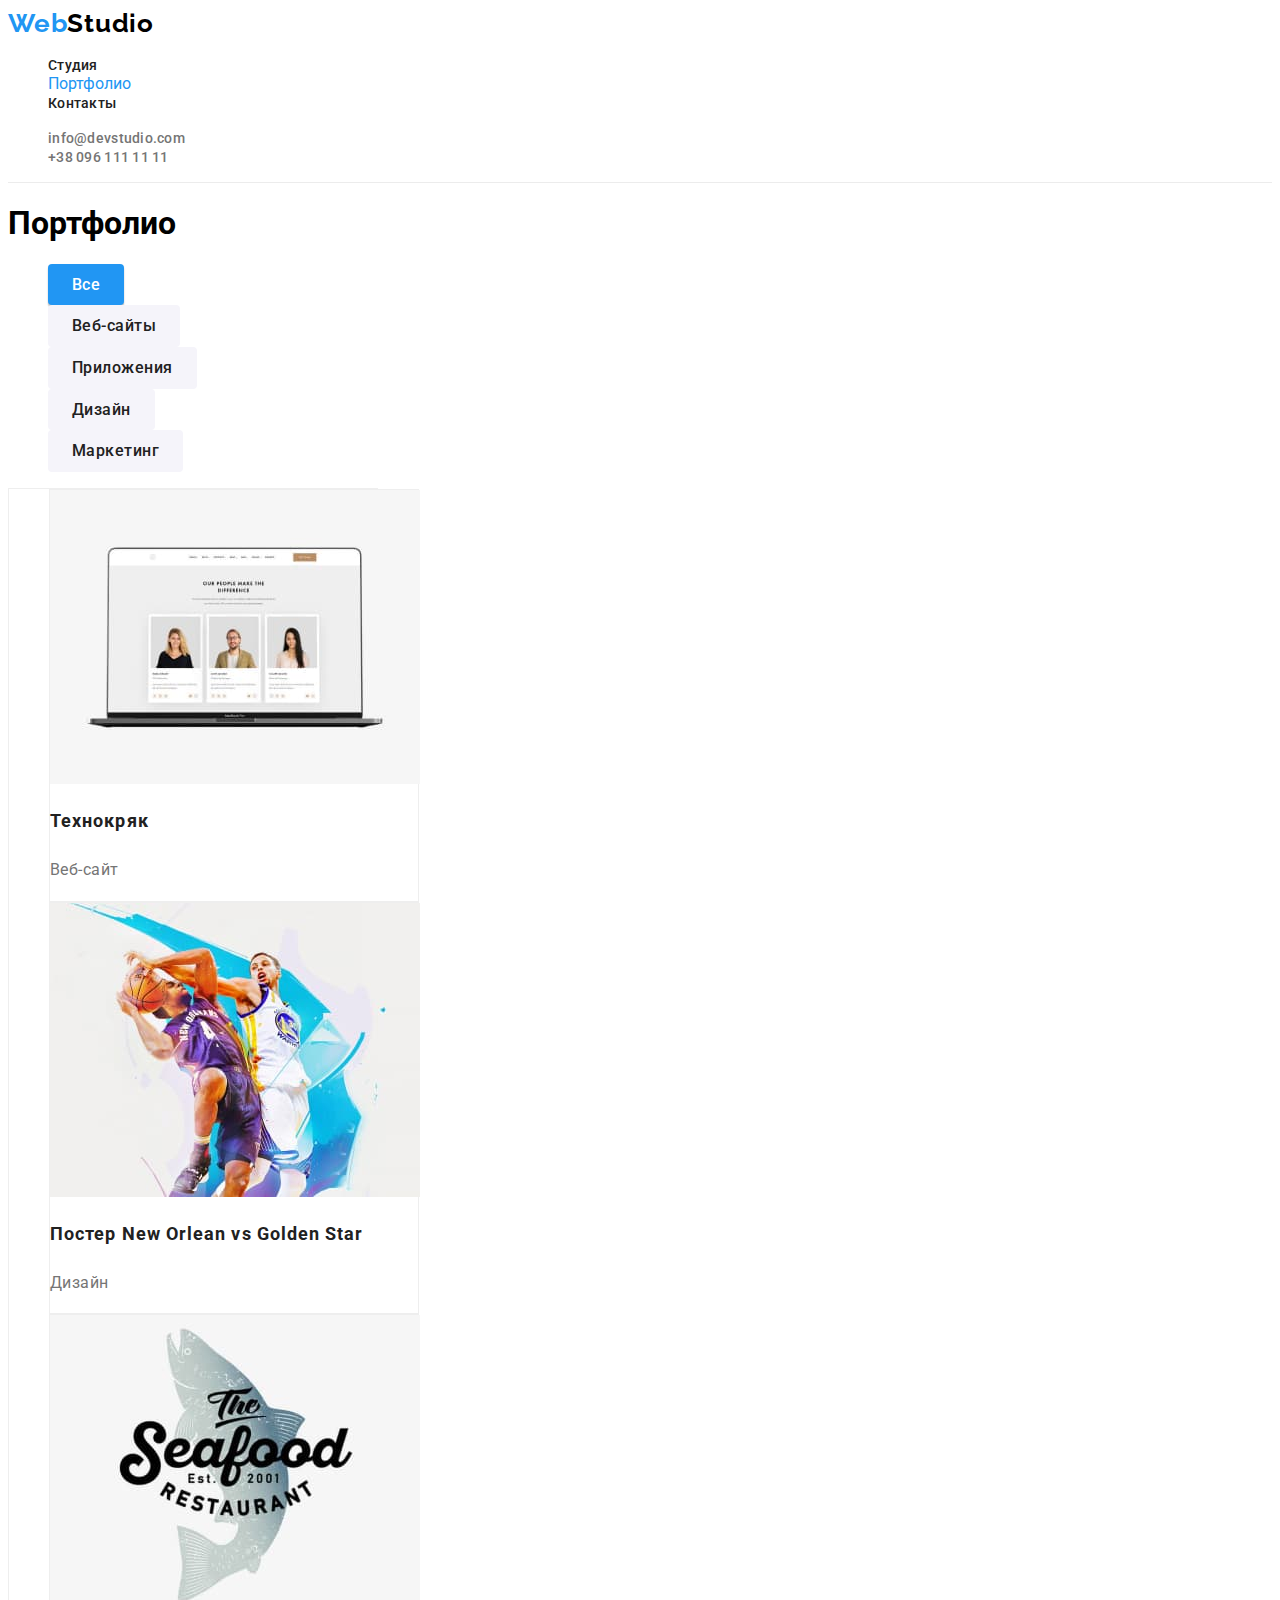
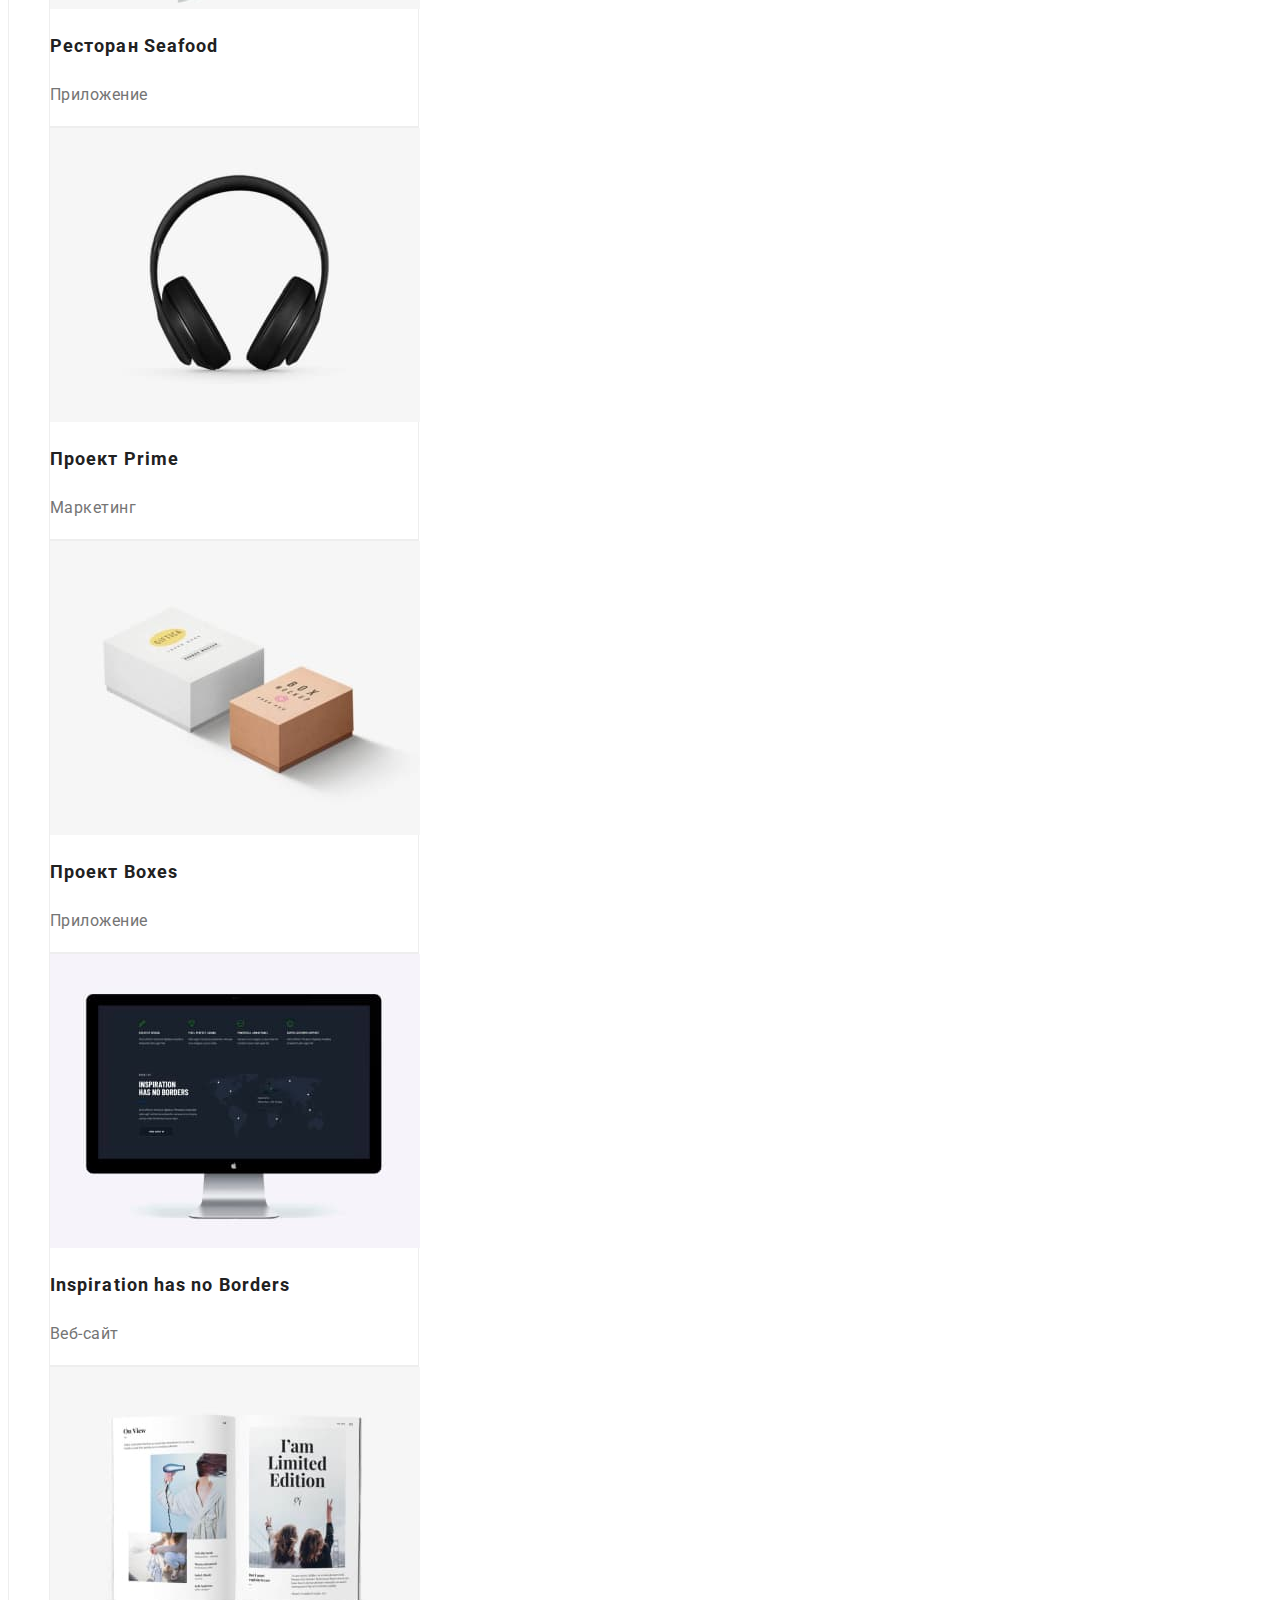
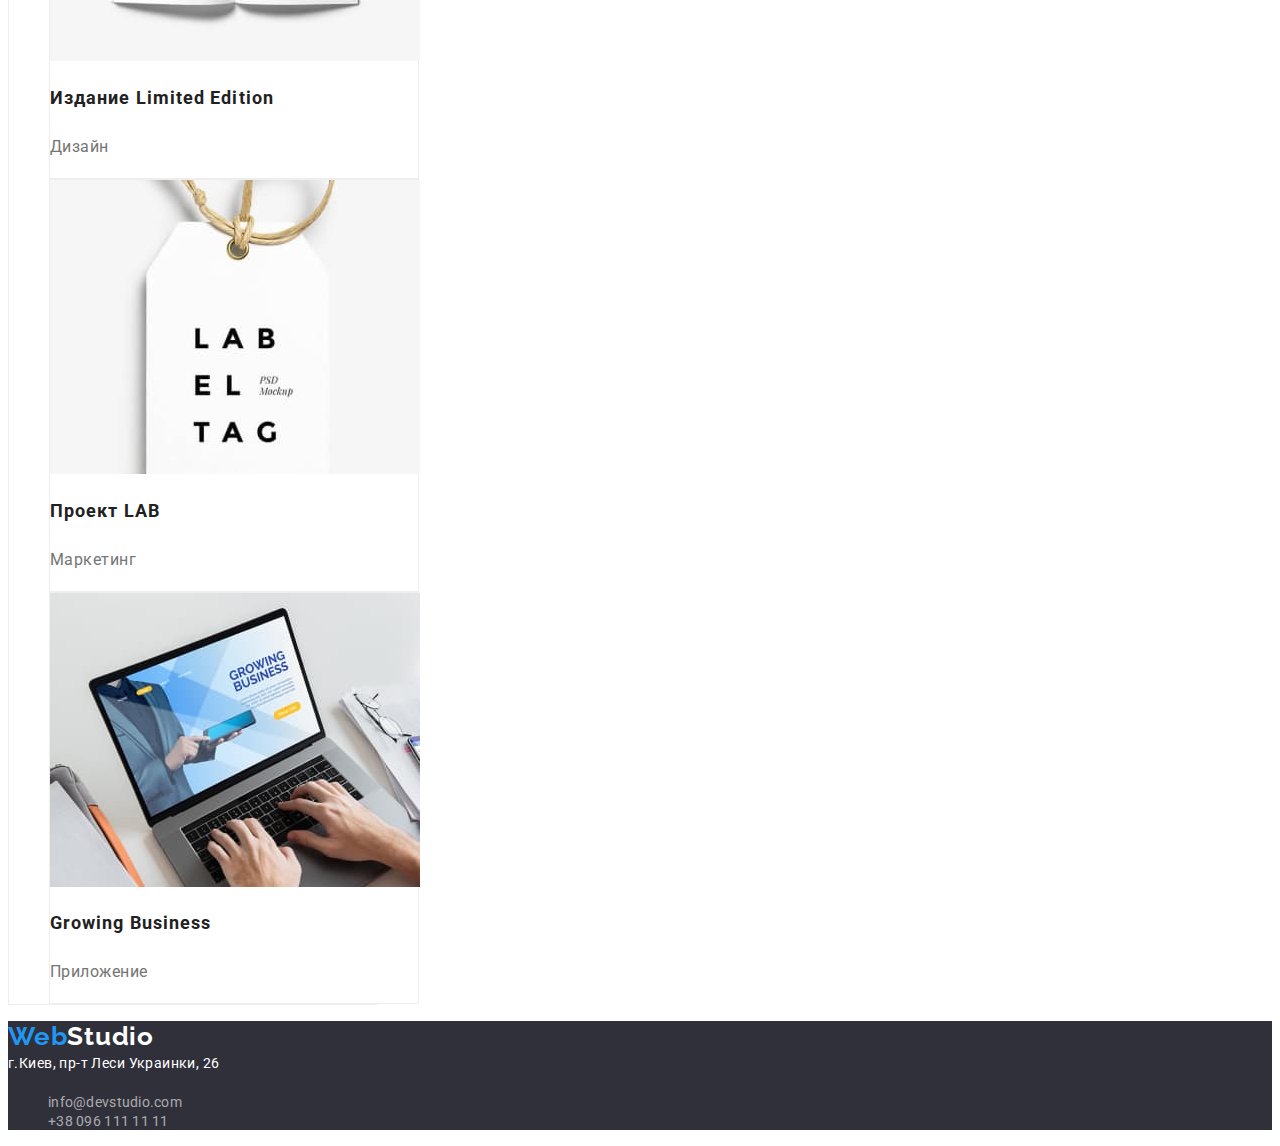
==== portfolio.html @ 0874501b "goit3" ====
<!DOCTYPE html>
<html lang="ru">
  <head>
    <meta charset="UTF-8" />
    <meta http-equiv="X-UA-Compatible" content="IE=edge" />
    <meta name="viewport" content="width=device-width, initial-scale=1.0" />

    <link rel="preconnect" href="http://fonts.googleapis.com" />
    <link rel="preconnect" href="http://fonts.gstatic.com" crossorigin />

    <link
      href="https://fonts.googleapis.com/css2?family=Raleway:wght@700&family=Roboto:wght@400;500;700;900&display=swap"
      rel="stylesheet"
    />
    <link rel="stylesheet" href=" ./css/styles.css" />

    <title>Портфолио</title>
  </head>
  <body>
    <!----------Header------------>
    <header class="header">
      <nav class="header-nav">
        <a lang="en" class="header-logo" href="./index.html"
          ><span class="blue-logo">Web</span>Studio</a
        >
        <ul class="header-list list">
          <li class="header-list-item">
            <a href="./index.html" class="header-link link">Студия</a>
          </li>
          <li class="header-list-item">
            <a href="./portfolio.html" class="header-link current">Портфолио</a>
          </li>
          <li class="header-list-item"><a href="#" class="header-link link">Контакты</a></li>
        </ul>
      </nav>

      <ul class="contacts-list list">
        <li class="contact-list-item">
          <a href="mailto:info@devstudio.com" class="contacts-list-link">info@devstudio.com</a>
        </li>
        <li class="contact-list-item">
          <a href="tel:+380961111111" class="contacts-list-link">+38 096 111 11 11</a>
        </li>
      </ul>
    </header>
    <!----------Main--------->
    <main class="portfolio">
      <!---------Кнопки фильтры------------->
      <section class="section content">
        <div class="container">
          <h1 class="visually-hidden">Портфолио</h1>
          <ul class="btn-list list">
            <li><button type="button" class="portfolio-btn primary">Все</button></li>
            <li><button type="button" class="portfolio-btn">Веб-сайты</button></li>
            <li><button type="button" class="portfolio-btn">Приложения</button></li>
            <li><button type="button" class="portfolio-btn">Дизайн</button></li>
            <li><button type="button" class="portfolio-btn">Маркетинг</button></li>
          </ul>

          <!---------  Портфолио ------------>

          <ul class="portfolio-list list">
            <!--------- проект 1  ---------->
            <li class="portfolio-list">
              <img src="./images/img-techno.jpeg" alt="Технокряк" width="370" />
              <h2 class="portfolio-list-title">Технокряк</h2>
              <p class="portfolio-type">Веб-сайт</p>
            </li>
            <!-------- проект 2 ----------->
            <li class="portfolio-list">
              <img
                src="./images/img-poster.jpeg"
                alt="Постер New Orlean vs Golden Star"
                width="370"
              />
              <h2 class="portfolio-list-title">
                Постер <span lang="en">New Orlean vs Golden Star</span>
              </h2>
              <p class="portfolio-type">Дизайн</p>
            </li>
            <!---------- проект 3 ----------->
            <li class="portfolio-list">
              <img src="./images/img-seafood.jpeg" alt="Ресторан Seafood" width="370" />
              <h2 class="portfolio-list-title">Ресторан <span lang="en">Seafood</span></h2>
              <p class="portfolio-type">Приложение</p>
            </li>
            <!---------- проект 4  ----------->
            <li class="portfolio-list">
              <img src="./images/img-prime.jpeg" alt="Проект Prime" width="370" />
              <h2 class="portfolio-list-title">Проект <span lang="en">Prime</span></h2>
              <p class="portfolio-type">Маркетинг</p>
            </li>
            <!----------  проект 5  ----------->
            <li class="portfolio-list">
              <img src="./images/img-boxes.jpeg" alt="Проект Boxes" width="370" />
              <h2 class="portfolio-list-title">Проект <span lang="en">Boxes</span></h2>
              <p class="portfolio-type">Приложение</p>
            </li>
            <!----------  проект 6   ----------->
            <li class="portfolio-list">
              <img src="./images/img-borders.jpeg" alt="Inspiration has no Borders" width="370" />
              <h2 class="portfolio-list-title">Inspiration has no Borders</h2>
              <p class="portfolio-type">Веб-сайт</p>
            </li>
            <!---------- проект 7 ----------->
            <li class="portfolio-list">
              <img src="./images/img-Limited.jpeg" alt="Издание Limited Edition" width="370" />
              <h2 class="portfolio-list-title">Издание <span lang="en">Limited Edition</span></h2>
              <p class="portfolio-type">Дизайн</p>
            </li>
            <!----------  проект 8 ----------->
            <li class="portfolio-list">
              <img src="./images/img-lab.jpeg" alt="Проект LAB" width="370" />
              <h2 class="portfolio-list-title">Проект <span lang="en">LAB</span></h2>
              <p class="portfolio-type">Маркетинг</p>
            </li>
            <!----------  проект 9 ----------->
            <li class="portfolio-list">
              <img src="./images/img-busines.jpeg" alt="Growing Business" width="370" />
              <h2 class="portfolio-list-title">Growing Business</h2>
              <p class="portfolio-type">Приложение</p>
            </li>
          </ul>
        </div>
      </section>
    </main>
    <!----- Футер ------->
    <footer class="footer">
      <a class="footer-logo" href="./index.html" lang="en"
        >Web<span class="logo-text">Studio</span></a
      >
      <address class="address">
        <a
          class="link"
          href="https://goo.gl/maps/TaNnJPtCBs2FAHwr9"
          target="_blank"
          rel="noopener nofolow noreferrer"
          >г.Киев, пр-т Леси Украинки, 26</a
        >
        <ul class="contact-list list">
          <li class="contact-list-item">
            <a href="mailto:info@devstudio.com" class="link">info@devstudio.com</a>
          </li>
          <li class="contact-list-item">
            <a href="tel:+380961111111" class="link">+38 096 111 11 11</a>
          </li>
        </ul>
      </address>
    </footer>
  </body>
</html>
---- css/styles.css ----
:root {
  /*------------Цвет шрифта----------------*/
  --primary-text-color: #757575;
  --black-text-color: #000000;
  --secondary-text-color: rgba(255, 255, 255, 0.6);
  --select-color: #2196f3;
  --title-text-color: #212121;
  --white-text-color: rgba(255, 255, 255, 1);
  --accent-color: #188ce8;

  /*----- Цвет фона, кнопок------*/
  --header-border-line: #ececec;
  --primary-bgc: rgba(255, 255, 255, 1);
  --secondary-bgc: #2f303a;
  --background-btn: #f5f4fa;
  --feauters-bgc: #f5f5f5;
  --background-project-list: #eeeeee;
}

body {
  font-family: 'Roboto', sans-serif;
}

/*-----------------HEADER-------------*/
.header {
  border-bottom: 1px solid var(--header-border-line);
}

.header-logo {
  font-family: 'Raleway', sans-serif;
  font-weight: 700;
  font-size: 26px;
  line-height: 1.19;
  letter-spacing: 0.03em;
  text-decoration: none;
  color: var(--black-text-color);
}
.blue-logo {
  color: var(--select-color);
}
.list {
  list-style: none;
}
.header-list .link {
  font-weight: 500;
  font-size: 14px;
  line-height: 1.14;
  letter-spacing: 0.02em;
  text-decoration: none;
  color: var(--title-text-color);
}

.header-link:hover,
.header-link:focus,
.contacts-list-link:hover,
.contacts-list-link:focus {
  color: var(--select-color);
}
.header-link.current {
  color: var(--select-color);
  text-decoration: none;
}

.contacts-list-link {
  font-weight: 500;
  font-size: 14px;
  line-height: 16px;
  letter-spacing: 0.02em;
  text-decoration: none;
  color: var(--primary-text-color);
}

/*---------------------------HERO-------------------*/
.hero {
  background: var(--secondary-bgc);
}
.hero-title {
  font-weight: 900;
  font-size: 44px;
  line-height: 1.36;
  letter-spacing: 0.06em;
  text-transform: uppercase;
  color: var(--white-text-color);
}
.header-btn {
  font-family: inherit;
  font-weight: 700;
  font-size: 16px;
  line-height: 1.87;
  cursor: pointer;
  color: var(--white-text-color);
  background: var(--select-color);
  box-shadow: 0px 4px 4px rgba(0, 0, 0, 0.15);
  border-radius: 4px;
}
.header-btn:hover,
.header-btn:focus {
  background-color: var(--accent-color);
}
.portfolio-btn {
  padding: 6px 22px;
  border-radius: 4px;
  border-color: transparent;

  color: var(--title-text-color);
  background-color: var(--background-btn);
  font-family: inherit;
  font-weight: 500;
  font-size: 16px;
  line-height: 1.6;
  letter-spacing: 0.03em;

  cursor: pointer;
}

.portfolio-btn:hover,
.portfolio-btn:focus {
  color: var(--white-text-color);
  background: var(--select-color);
  box-shadow: 0px 3px 1px rgba(0, 0, 0, 0.1), 0px 1px 2px rgba(0, 0, 0, 0.08),
    0px 2px 2px rgba(0, 0, 0, 0.12);
}
.primary {
  background: var(--select-color);
  color: var(--white-text-color);
  box-shadow: 0px 3px 1px rgba(0, 0, 0, 0.1), 0px 1px 2px rgba(0, 0, 0, 0.08),
    0px 2px 2px rgba(0, 0, 0, 0.12);
  border-radius: 4px;
}
.portfolio-list {
  background: var(--primary-bgc);
  border: 1px solid var(--background-project-list);
  width: 370px;
  box-sizing: border-box;
}
.portfolio-list-title {
  font-weight: 700;
  font-size: 18px;
  line-height: 2;
  letter-spacing: 0.06em;

  color: var(--title-text-color);
}

.portfolio-type {
  font-size: 16px;
  line-height: 1.87;
  letter-spacing: 0.03em;

  color: var(--primary-text-color);
}

/*-----------------------FEAUTERS----------------*/
.feauters {
  background: var(--feauters-bgc);
}
.feauters-list {
  width: 1170px;
  justify-content: space-between;
}
.feauter-title {
  font-weight: 700;
  font-size: 14px;
  line-height: 1.14;
  letter-spacing: 0.03em;
  color: var(--title-text-color);
}
.feauter-after-title {
  font-size: 14px;
  line-height: 1.71;
  letter-spacing: 0.03em;
  color: var(--primary-text-color);
}
/*-----------------------ACTIVITY----------------*/
.activity {
  font-size: large;
}
.activity-title {
  font-weight: 700;
  font-size: 36px;
  line-height: 1.16;
  letter-spacing: 0.03em;
  color: var(--title-text-color);
}

/*------------------------TEAM---------------------*/
.team {
  background: var(--background-team);
}
.team-title {
  font-weight: 700;
  font-size: 36px;
  line-height: 1.16;
  letter-spacing: 0.03em;
  color: var(--title-text-color);
}

.team-item-title {
  font-weight: 500;
  font-size: 16px;
  line-height: 1.18;
  letter-spacing: 0.03em;
  color: var(--title-text-color);
}
.team-item-text {
  font-size: 16px;
  line-height: 1.18;
  letter-spacing: 0.03em;
  color: var(--primary-text-color);
}
/*-----------------------FOOTER--------------------*/
.footer {
  background-color: var(--secondary-bgc);
}

.logo-text {
  color: var(--white-text-color);
}
.footer-logo {
  font-family: 'Raleway', sans-serif;
  font-weight: 700;
  font-size: 26px;
  line-height: 1.19;
  letter-spacing: 0.03em;
  color: var(--select-color);
  text-decoration: none;
}

.link {
  font-size: 14px;
  line-height: 1.71;
  letter-spacing: 0.03em;
  font-style: normal;
  color: var(--white-text-color);
  text-decoration: none;
}
.link:hover,
.link:focus {
  color: var(--select-color);
}

.contact-list .link {
  font-style: normal;
  font-size: 14px;
  line-height: 1.14;
  letter-spacing: 0.02em;

  color: var(--secondary-text-color);
  text-decoration: none;
}

.contact-list .link:hover,
.contact-list .link:focus {
  color: var(--select-color);
}
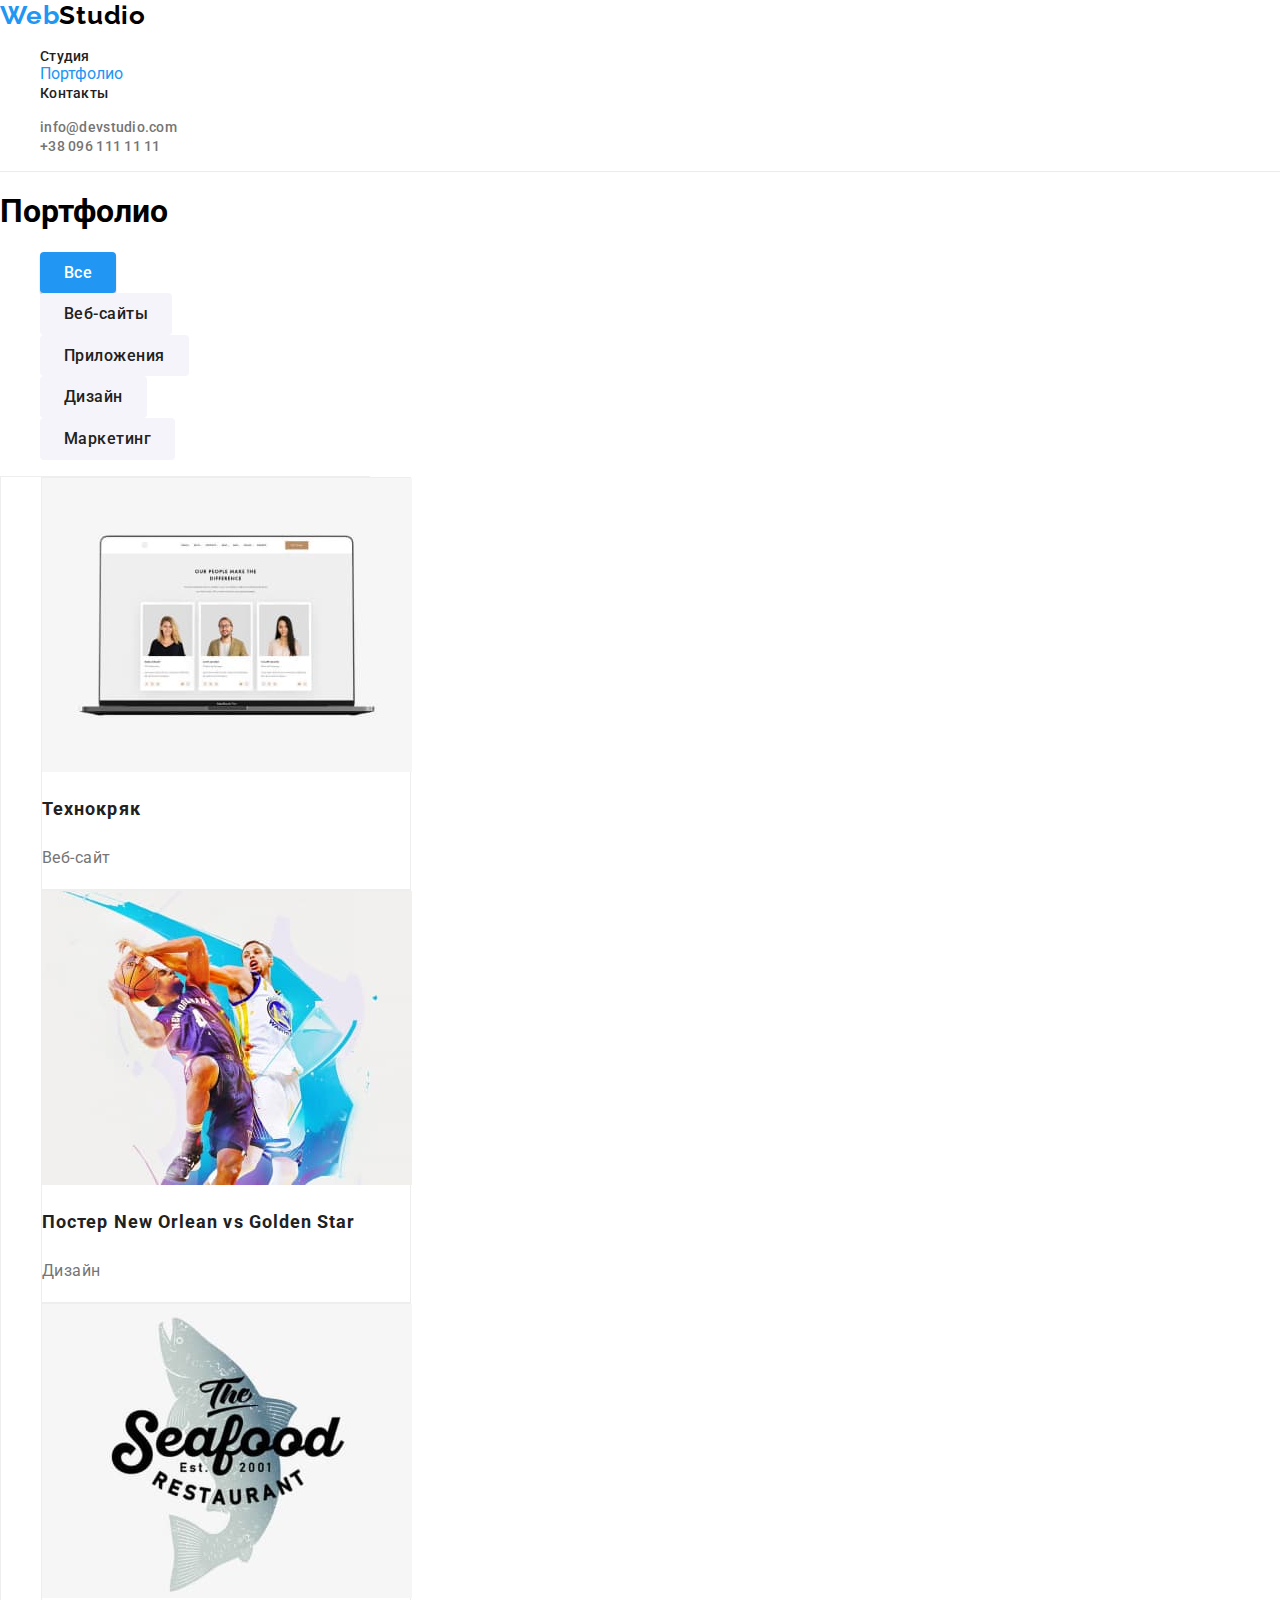
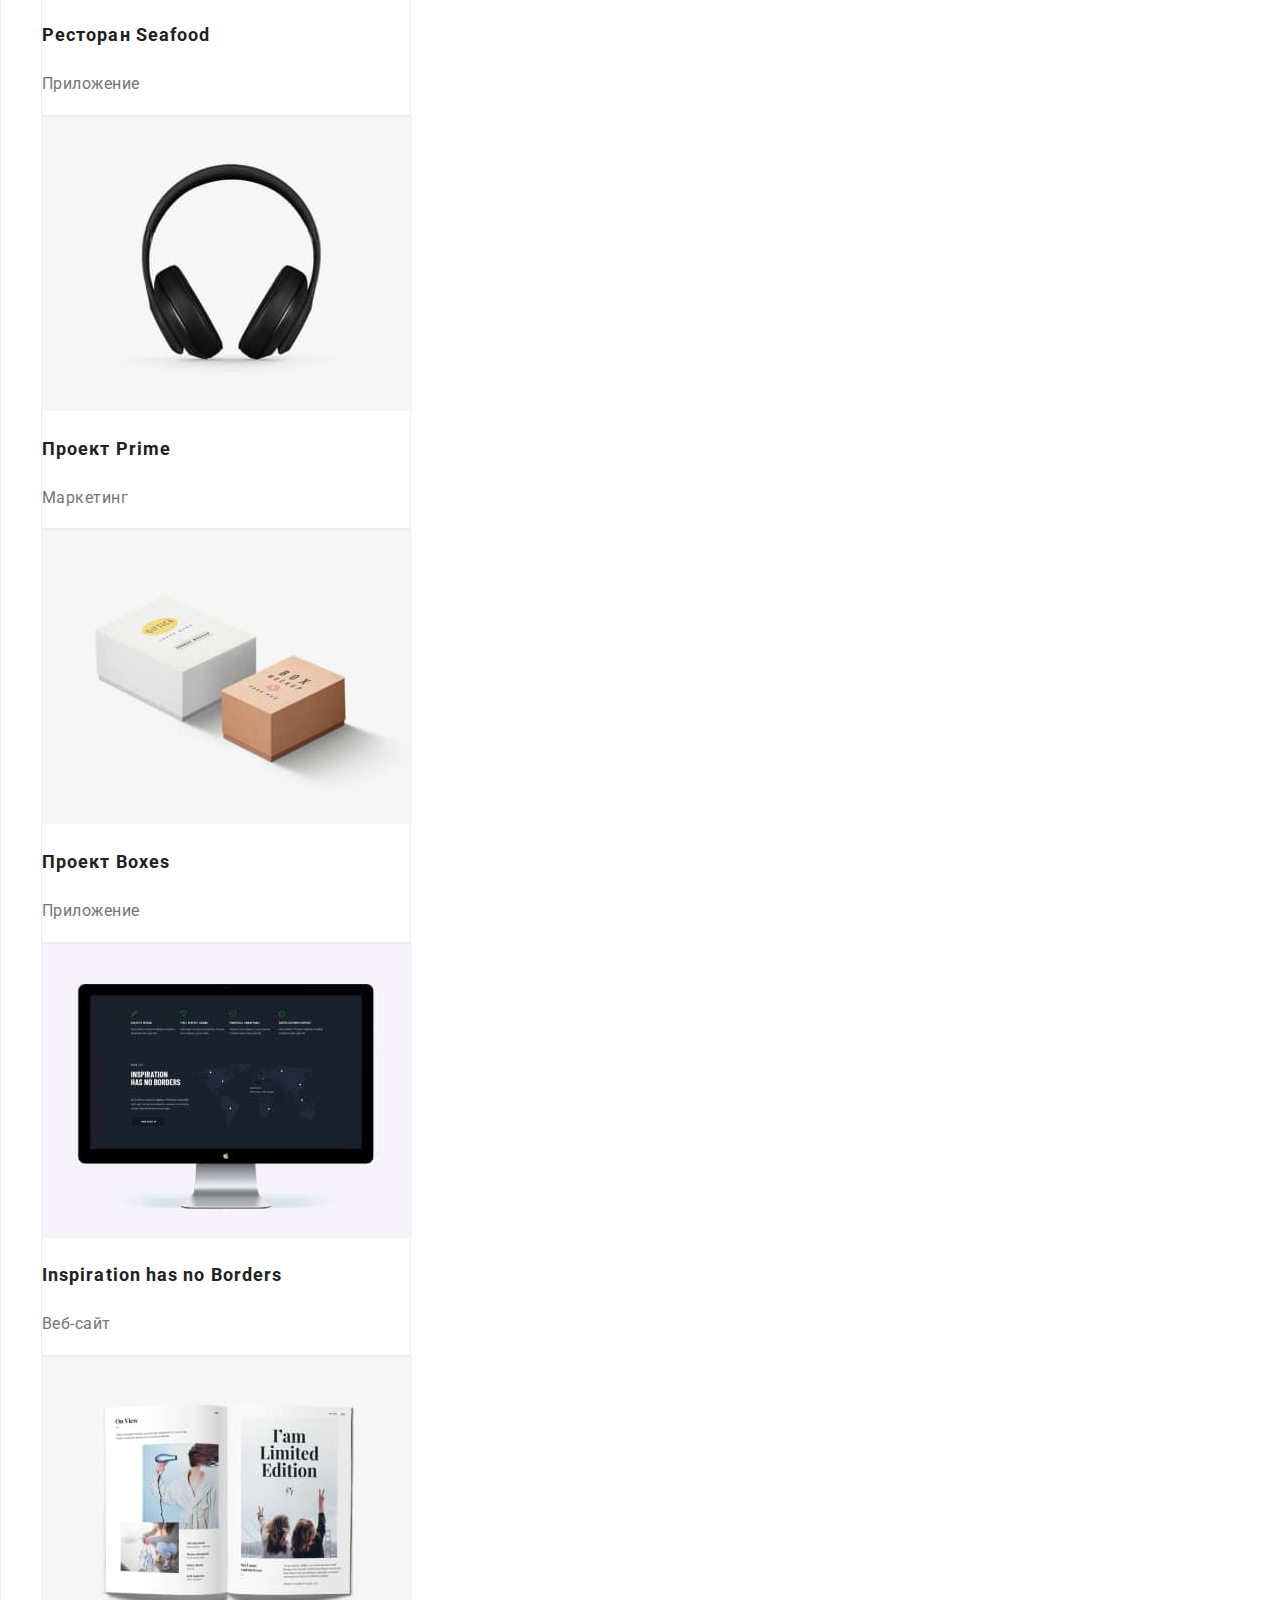
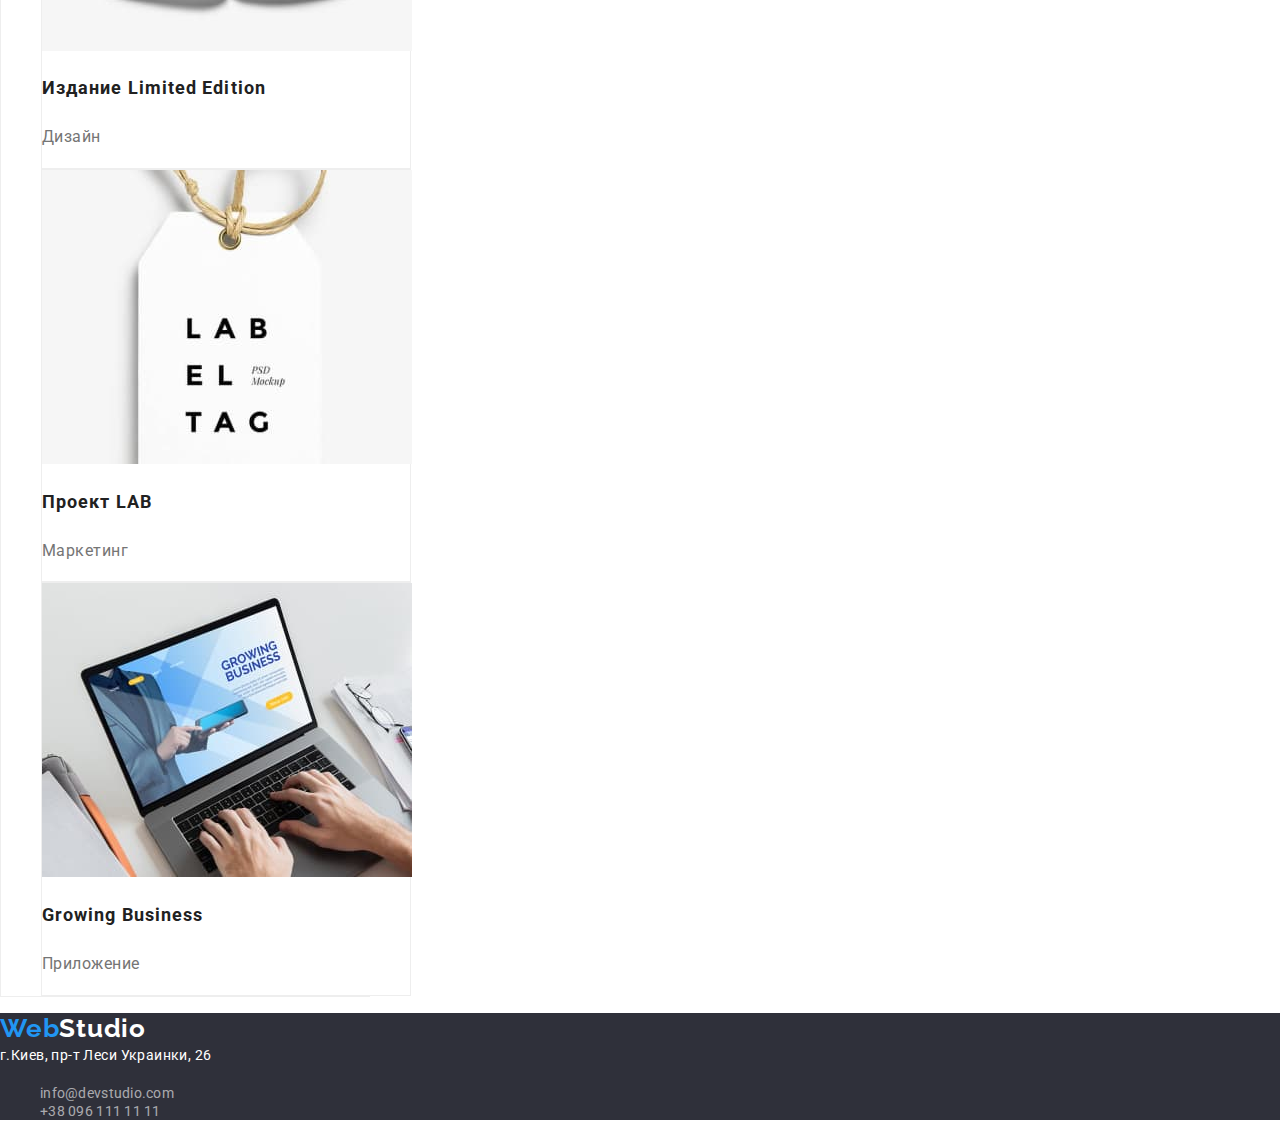
==== commit 5f93e5bb: "normalize" ====
--- a/portfolio.html
+++ b/portfolio.html
@@ -11,6 +11,10 @@
     <link
       href="https://fonts.googleapis.com/css2?family=Raleway:wght@700&family=Roboto:wght@400;500;700;900&display=swap"
       rel="stylesheet"
+    />
+    <link
+      rel="stylesheet"
+      href="https://cdnjs.cloudflare.com/ajax/libs/modern-normalize/1.1.0/modern-normalize.min.css"
     />
     <link rel="stylesheet" href=" ./css/styles.css" />
 
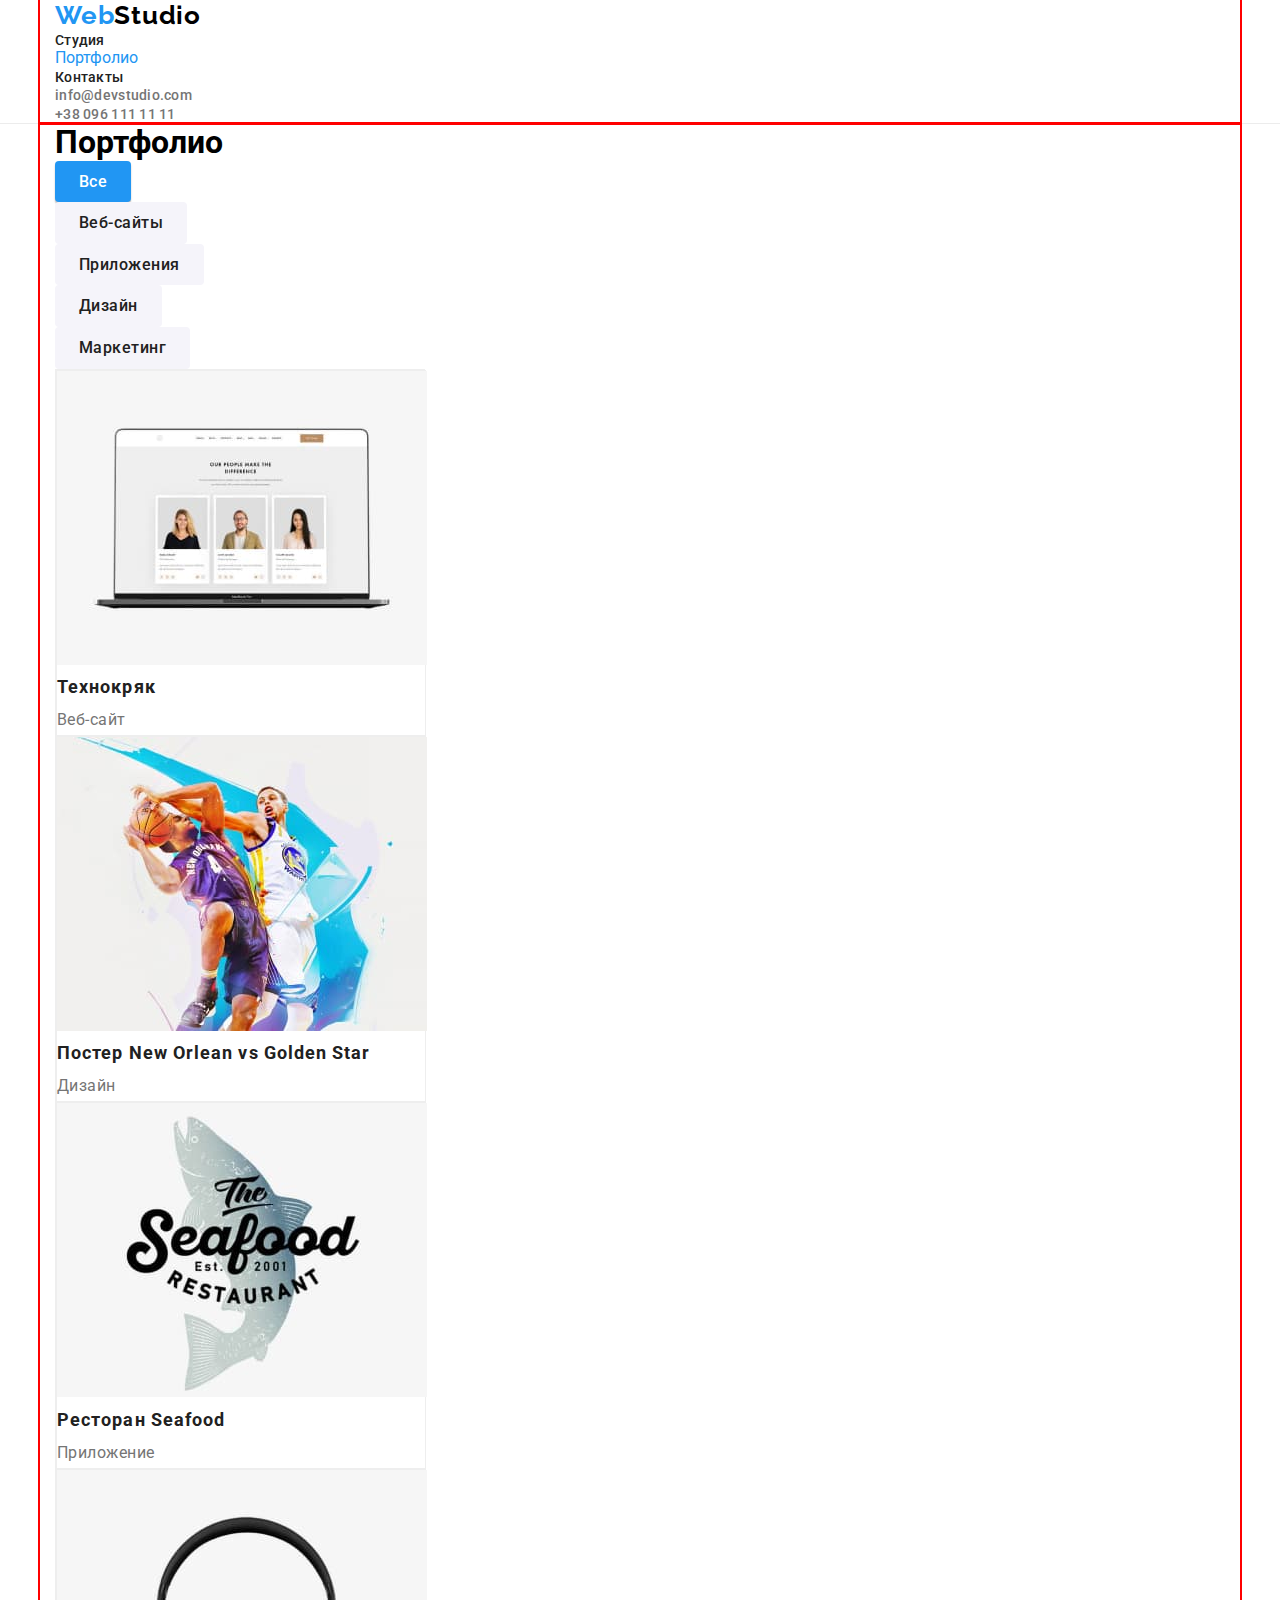
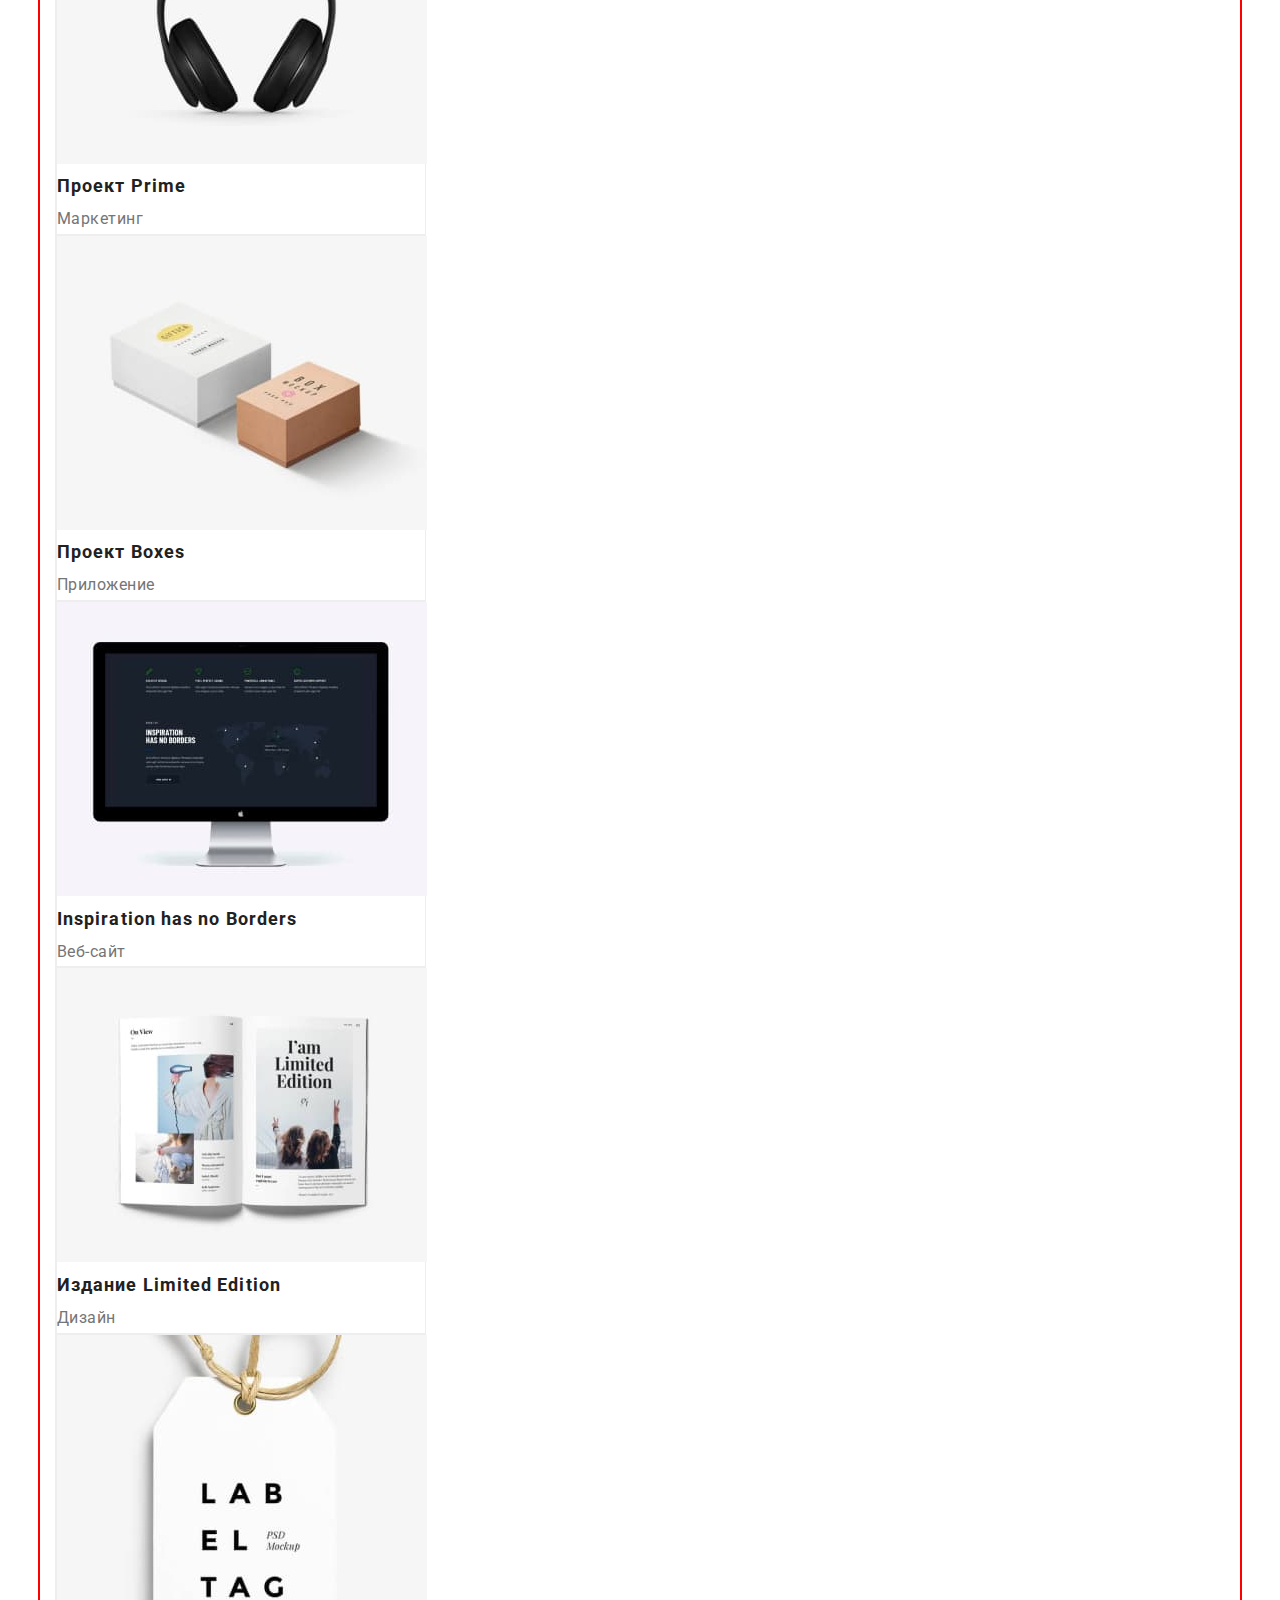
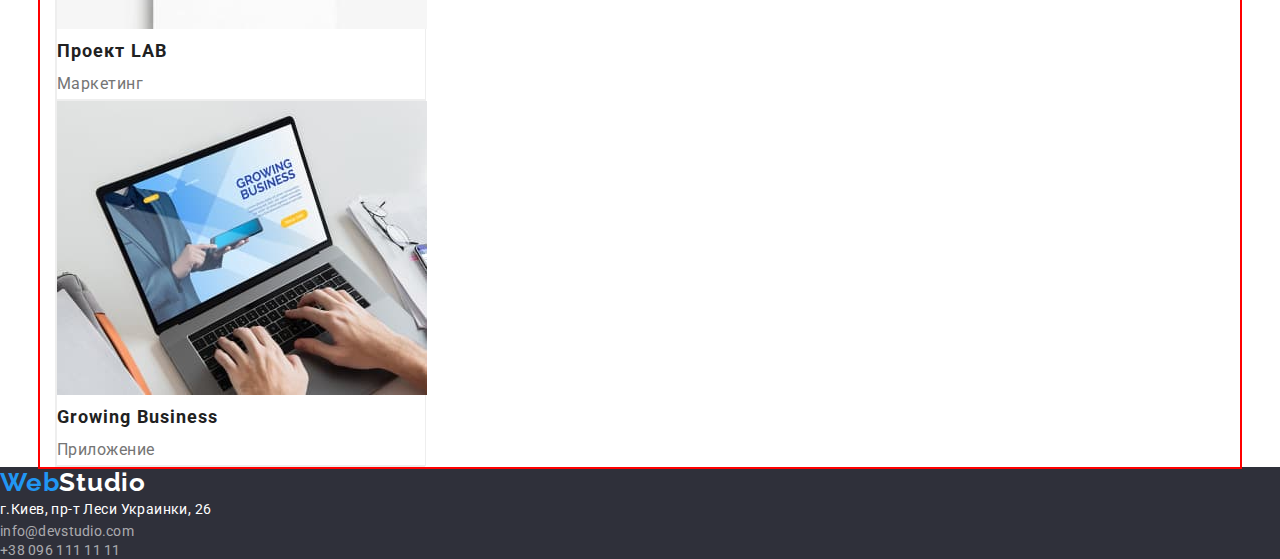
==== commit 6fbfda06: "header" ====
--- a/portfolio.html
+++ b/portfolio.html
@@ -23,29 +23,31 @@
   <body>
     <!----------Header------------>
     <header class="header">
-      <nav class="header-nav">
-        <a lang="en" class="header-logo" href="./index.html"
-          ><span class="blue-logo">Web</span>Studio</a
-        >
-        <ul class="header-list list">
-          <li class="header-list-item">
-            <a href="./index.html" class="header-link link">Студия</a>
+      <div class="container">
+        <nav class="header-nav">
+          <a lang="en" class="header-logo" href="./index.html"
+            ><span class="blue-logo">Web</span>Studio</a
+          >
+          <ul class="header-list list">
+            <li class="header-list-item">
+              <a href="./index.html" class="header-link link">Студия</a>
+            </li>
+            <li class="header-list-item">
+              <a href="./portfolio.html" class="header-link current">Портфолио</a>
+            </li>
+            <li class="header-list-item"><a href="#" class="header-link link">Контакты</a></li>
+          </ul>
+        </nav>
+
+        <ul class="contacts-list list">
+          <li class="contact-list-item">
+            <a href="mailto:info@devstudio.com" class="contacts-list-link">info@devstudio.com</a>
           </li>
-          <li class="header-list-item">
-            <a href="./portfolio.html" class="header-link current">Портфолио</a>
+          <li class="contact-list-item">
+            <a href="tel:+380961111111" class="contacts-list-link">+38 096 111 11 11</a>
           </li>
-          <li class="header-list-item"><a href="#" class="header-link link">Контакты</a></li>
         </ul>
-      </nav>
-
-      <ul class="contacts-list list">
-        <li class="contact-list-item">
-          <a href="mailto:info@devstudio.com" class="contacts-list-link">info@devstudio.com</a>
-        </li>
-        <li class="contact-list-item">
-          <a href="tel:+380961111111" class="contacts-list-link">+38 096 111 11 11</a>
-        </li>
-      </ul>
+      </div>
     </header>
     <!----------Main--------->
     <main class="portfolio">
--- a/css/styles.css
+++ b/css/styles.css
@@ -20,8 +20,30 @@
 body {
   font-family: 'Roboto', sans-serif;
 }
+ul {
+  list-style: none;
+  margin: 0;
+  padding: 0;
+}
+h1,
+h2,
+h3,
+h4,
+h5,
+h6,
+p {
+  margin: 0;
+}
 
 /*-----------------HEADER-------------*/
+.container {
+  width: 1200px;
+  padding-left: 15px;
+  padding-right: 15px;
+  margin-left: auto;
+  margin-right: auto;
+  outline: 2px solid red;
+}
 .header {
   border-bottom: 1px solid var(--header-border-line);
 }
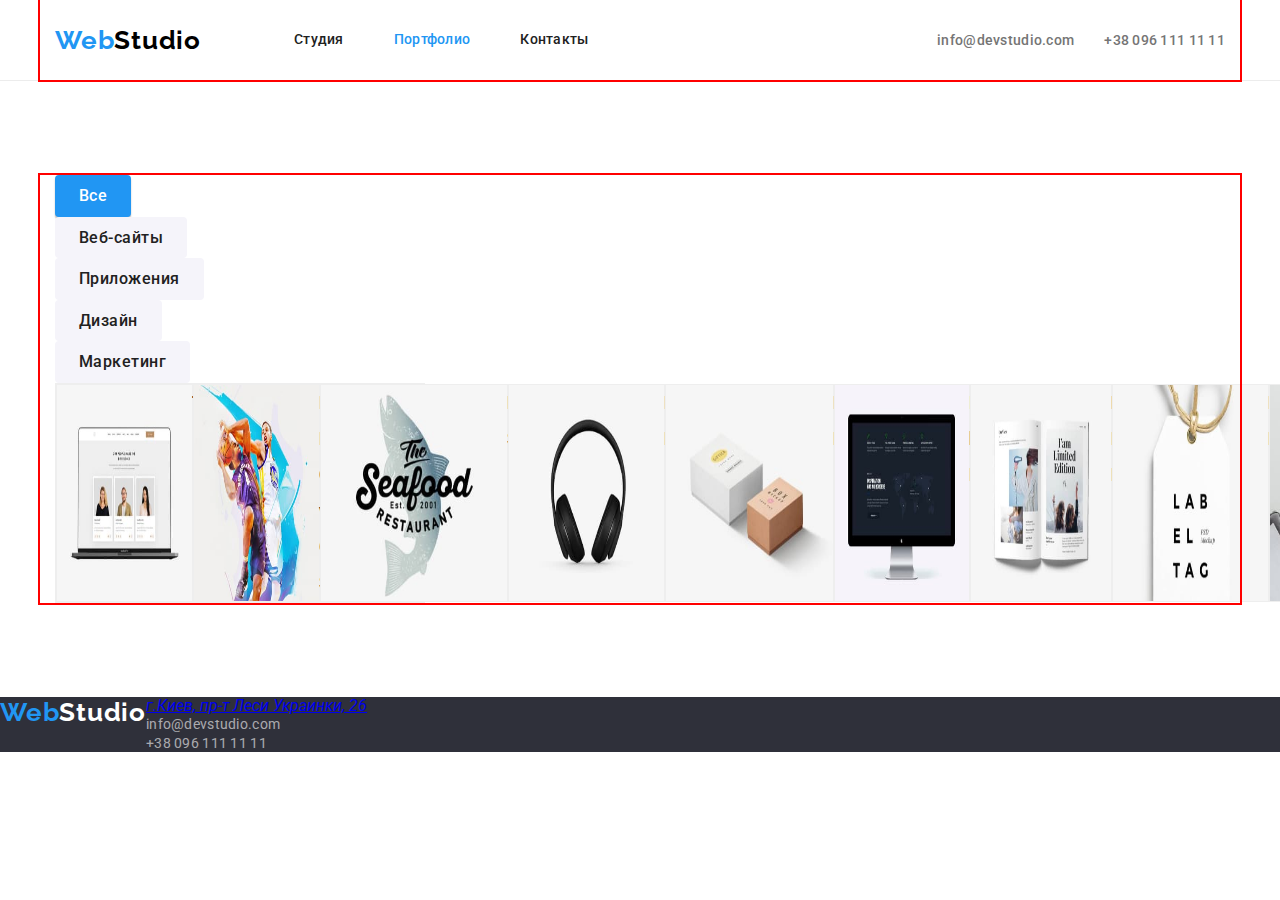
==== commit e4558012: "Update portfolio.html" ====
--- a/portfolio.html
+++ b/portfolio.html
@@ -23,23 +23,23 @@
   <body>
     <!----------Header------------>
     <header class="header">
-      <div class="container">
+      <div class="container flex">
+        <a lang="en" class="logo" href="./index.html"><span class="blue-logo">Web</span>Studio</a>
         <nav class="header-nav">
-          <a lang="en" class="header-logo" href="./index.html"
-            ><span class="blue-logo">Web</span>Studio</a
-          >
           <ul class="header-list list">
-            <li class="header-list-item">
-              <a href="./index.html" class="header-link link">Студия</a>
+            <li class="header-list-item list">
+              <a href="./index.html" class="header-link">Студия</a>
             </li>
             <li class="header-list-item">
               <a href="./portfolio.html" class="header-link current">Портфолио</a>
             </li>
-            <li class="header-list-item"><a href="#" class="header-link link">Контакты</a></li>
+            <li class="header-list-item list">
+              <a href="#" class="header-link">Контакты</a>
+            </li>
           </ul>
         </nav>
 
-        <ul class="contacts-list list">
+        <ul class="contacts">
           <li class="contact-list-item">
             <a href="mailto:info@devstudio.com" class="contacts-list-link">info@devstudio.com</a>
           </li>
--- a/css/styles.css
+++ b/css/styles.css
@@ -15,6 +15,7 @@
   --background-btn: #f5f4fa;
   --feauters-bgc: #f5f5f5;
   --background-project-list: #eeeeee;
+  --background-team: #f5f4fa;
 }
 
 body {
@@ -34,22 +35,44 @@
 p {
   margin: 0;
 }
-
+img {
+  display: block;
+  max-width: 100%;
+  height: auto;
+}
+.list {
+  list-style: none;
+}
+.section {
+  padding-top: 94px;
+  padding-bottom: 94px;
+}
 /*-----------------HEADER-------------*/
 .container {
   width: 1200px;
   padding-left: 15px;
   padding-right: 15px;
+
   margin-left: auto;
   margin-right: auto;
   outline: 2px solid red;
 }
+.flex {
+  display: flex;
+}
+
 .header {
+  display: flex;
+  align-items: center;
   border-bottom: 1px solid var(--header-border-line);
 }
-
-.header-logo {
-  font-family: 'Raleway', sans-serif;
+.header > .container {
+  display: flex;
+  align-items: center;
+}
+
+.logo {
+  font-family: 'Raleway';
   font-weight: 700;
   font-size: 26px;
   line-height: 1.19;
@@ -57,13 +80,32 @@
   text-decoration: none;
   color: var(--black-text-color);
 }
+
+.header-nav {
+  display: flex;
+  margin-left: 93px;
+
+  align-items: center;
+  margin-right: auto;
+}
+
+.header-list {
+  display: flex;
+}
+
 .blue-logo {
   color: var(--select-color);
 }
-.list {
-  list-style: none;
-}
-.header-list .link {
+
+.header-link.current {
+  color: var(--select-color);
+  text-decoration: none;
+}
+
+.header-link {
+  display: block;
+  padding: 32px 0;
+
   font-weight: 500;
   font-size: 14px;
   line-height: 1.14;
@@ -78,12 +120,18 @@
 .contacts-list-link:focus {
   color: var(--select-color);
 }
-.header-link.current {
-  color: var(--select-color);
-  text-decoration: none;
-}
-
+
+.contacts {
+  display: flex;
+  gap: 30px;
+  margin-left: auto;
+}
+.header-list-item:not(:last-child) {
+  margin-right: 50px;
+}
 .contacts-list-link {
+  display: flex;
+
   font-weight: 500;
   font-size: 14px;
   line-height: 16px;
@@ -95,8 +143,18 @@
 /*---------------------------HERO-------------------*/
 .hero {
   background: var(--secondary-bgc);
-}
+  padding: 200px 0;
+
+  text-align: center;
+}
+
 .hero-title {
+  width: 696px;
+  margin-top: 0;
+  margin-right: auto;
+  margin-left: auto;
+  margin-bottom: 30px;
+
   font-weight: 900;
   font-size: 44px;
   line-height: 1.36;
@@ -105,13 +163,21 @@
   color: var(--white-text-color);
 }
 .header-btn {
+  padding: 10px 32px;
+  margin: 0 auto;
+  display: block;
+
   font-family: inherit;
   font-weight: 700;
   font-size: 16px;
   line-height: 1.87;
+  letter-spacing: 0.06em;
   cursor: pointer;
   color: var(--white-text-color);
   background: var(--select-color);
+  box-sizing: border-box;
+  min-width: 200px;
+  height: 50px;
   box-shadow: 0px 4px 4px rgba(0, 0, 0, 0.15);
   border-radius: 4px;
 }
@@ -150,6 +216,8 @@
   border-radius: 4px;
 }
 .portfolio-list {
+  display: flex;
+
   background: var(--primary-bgc);
   border: 1px solid var(--background-project-list);
   width: 370px;
@@ -173,21 +241,49 @@
 }
 
 /*-----------------------FEAUTERS----------------*/
+
 .feauters {
+  padding-top: 0;
   background: var(--feauters-bgc);
 }
+.page-sections {
+  padding: 94px 0;
+}
+
 .feauters-list {
-  width: 1170px;
-  justify-content: space-between;
-}
-.feauter-title {
-  font-weight: 700;
+  display: flex;
+  align-items: center;
+  gap: 30px;
+}
+
+.feauter-item {
+  flex-basis: calc(100% / 4 -30px);
+}
+.visually-hidden {
+  position: absolute;
+  white-space: nowrap;
+  height: 1px;
+  overflow: hidden;
+  border: 0;
+  padding: 0;
+  clip: rect(0 0 0 0);
+  clip-path: inset(50%);
+  margin: -1px;
+}
+.feauter-sub-title {
+  margin-bottom: 10px;
+  font-weight: 700;
+
   font-size: 14px;
   line-height: 1.14;
   letter-spacing: 0.03em;
+  text-transform: uppercase;
   color: var(--title-text-color);
 }
 .feauter-after-title {
+  margin-top: 0;
+  margin-bottom: 0;
+
   font-size: 14px;
   line-height: 1.71;
   letter-spacing: 0.03em;
@@ -195,9 +291,18 @@
 }
 /*-----------------------ACTIVITY----------------*/
 .activity {
-  font-size: large;
-}
+  padding-top: 0;
+}
+.activity-list {
+  display: flex;
+  gap: 30px;
+}
+
 .activity-title {
+  text-align: center;
+
+  margin-bottom: 50px;
+
   font-weight: 700;
   font-size: 36px;
   line-height: 1.16;
@@ -206,18 +311,39 @@
 }
 
 /*------------------------TEAM---------------------*/
+.page-sections {
+  padding-top: 94px;
+  padding-bottom: 94px;
+}
+
 .team {
   background: var(--background-team);
 }
 .team-title {
+  text-align: center;
+  margin-bottom: 50px;
+
   font-weight: 700;
   font-size: 36px;
   line-height: 1.16;
   letter-spacing: 0.03em;
   color: var(--title-text-color);
 }
-
+.team-list {
+  display: flex;
+  gap: 30px;
+}
+.team-box {
+  padding: 30px 10px;
+
+  text-align: center;
+}
 .team-item-title {
+  margin-top: 19px;
+  margin-left: auto;
+  margin-bottom: 10px;
+  margin-right: auto;
+
   font-weight: 500;
   font-size: 16px;
   line-height: 1.18;
@@ -225,6 +351,9 @@
   color: var(--title-text-color);
 }
 .team-item-text {
+  margin-top: 10px;
+  margin-bottom: 30px;
+
   font-size: 16px;
   line-height: 1.18;
   letter-spacing: 0.03em;
@@ -232,6 +361,7 @@
 }
 /*-----------------------FOOTER--------------------*/
 .footer {
+  display: flex;
   background-color: var(--secondary-bgc);
 }
 
@@ -239,7 +369,12 @@
   color: var(--white-text-color);
 }
 .footer-logo {
-  font-family: 'Raleway', sans-serif;
+  display: block;
+
+  margin-bottom: 20px;
+
+  font-family: 'Raleway';
+
   font-weight: 700;
   font-size: 26px;
   line-height: 1.19;
@@ -248,7 +383,7 @@
   text-decoration: none;
 }
 
-.link {
+.link-address {
   font-size: 14px;
   line-height: 1.71;
   letter-spacing: 0.03em;
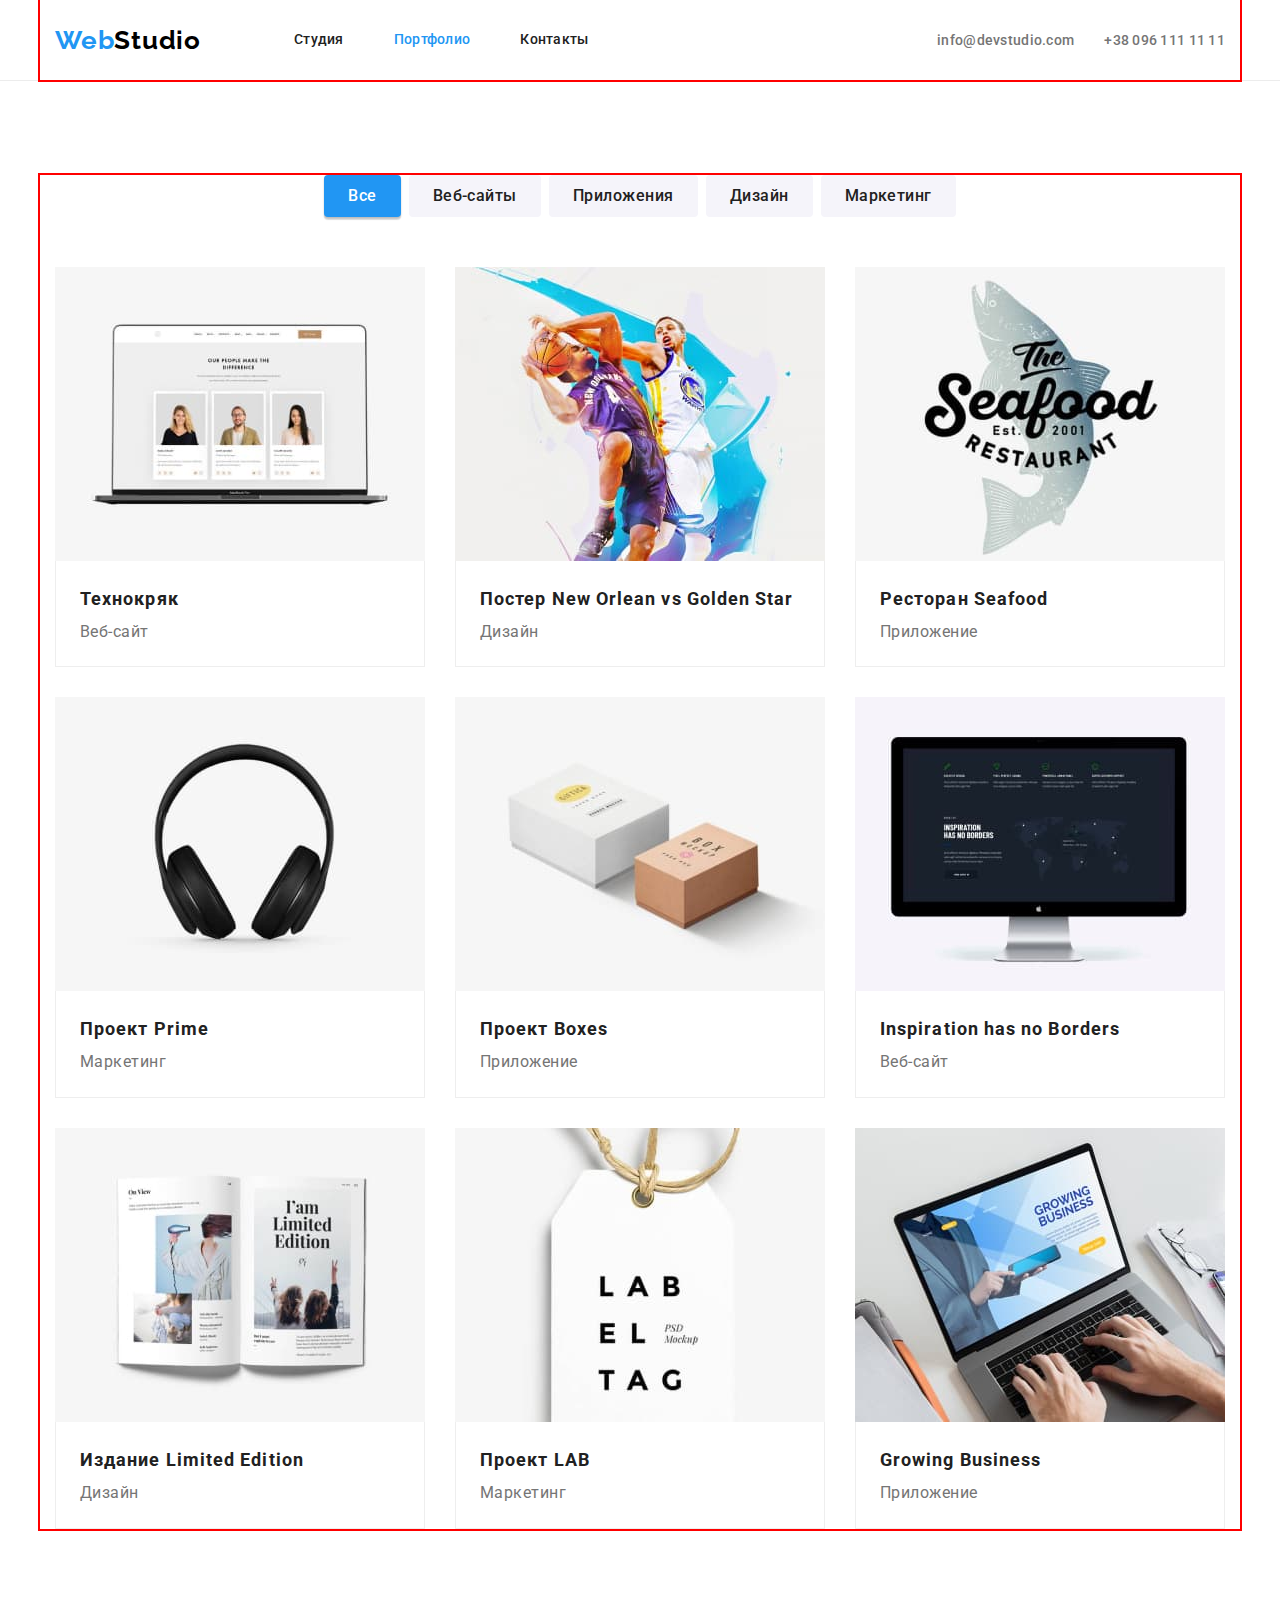
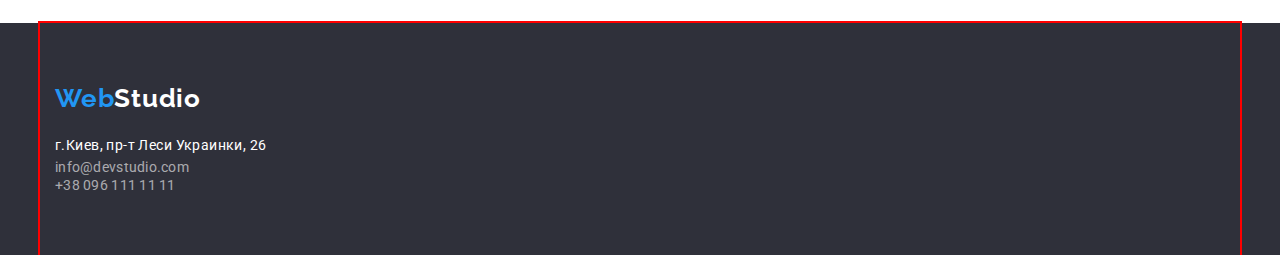
==== commit c6fb29eb: "Porfolio" ====
--- a/portfolio.html
+++ b/portfolio.html
@@ -50,81 +50,103 @@
       </div>
     </header>
     <!----------Main--------->
-    <main class="portfolio">
+    <main>
       <!---------Кнопки фильтры------------->
-      <section class="section content">
+      <section class="page-sections">
         <div class="container">
           <h1 class="visually-hidden">Портфолио</h1>
           <ul class="btn-list list">
-            <li><button type="button" class="portfolio-btn primary">Все</button></li>
-            <li><button type="button" class="portfolio-btn">Веб-сайты</button></li>
-            <li><button type="button" class="portfolio-btn">Приложения</button></li>
-            <li><button type="button" class="portfolio-btn">Дизайн</button></li>
-            <li><button type="button" class="portfolio-btn">Маркетинг</button></li>
+            <li class="btn-item">
+              <button type="button" class="portfolio-btn primary">Все</button>
+            </li>
+            <li class="btn-item"><button type="button" class="portfolio-btn">Веб-сайты</button></li>
+            <li class="btn-item">
+              <button type="button" class="portfolio-btn">Приложения</button>
+            </li>
+            <li class="btn-item"><button type="button" class="portfolio-btn">Дизайн</button></li>
+            <li class="btn-item"><button type="button" class="portfolio-btn">Маркетинг</button></li>
           </ul>
 
           <!---------  Портфолио ------------>
 
           <ul class="portfolio-list list">
             <!--------- проект 1  ---------->
-            <li class="portfolio-list">
+            <li class="portfolio-item">
               <img src="./images/img-techno.jpeg" alt="Технокряк" width="370" />
-              <h2 class="portfolio-list-title">Технокряк</h2>
-              <p class="portfolio-type">Веб-сайт</p>
+              <div class="portfolio-box">
+                <h2 class="portfolio-title">Технокряк</h2>
+                <p class="portfolio-type">Веб-сайт</p>
+              </div>
             </li>
             <!-------- проект 2 ----------->
-            <li class="portfolio-list">
+            <li class="portfolio-item">
               <img
                 src="./images/img-poster.jpeg"
                 alt="Постер New Orlean vs Golden Star"
                 width="370"
               />
-              <h2 class="portfolio-list-title">
-                Постер <span lang="en">New Orlean vs Golden Star</span>
-              </h2>
-              <p class="portfolio-type">Дизайн</p>
+              <div class="portfolio-box">
+                <h2 class="portfolio-title">
+                  Постер <span lang="en">New Orlean vs Golden Star</span>
+                </h2>
+                <p class="portfolio-type">Дизайн</p>
+              </div>
             </li>
             <!---------- проект 3 ----------->
-            <li class="portfolio-list">
+            <li class="portfolio-item">
               <img src="./images/img-seafood.jpeg" alt="Ресторан Seafood" width="370" />
-              <h2 class="portfolio-list-title">Ресторан <span lang="en">Seafood</span></h2>
-              <p class="portfolio-type">Приложение</p>
+              <div class="portfolio-box">
+                <h2 class="portfolio-title">Ресторан <span lang="en">Seafood</span></h2>
+                <p class="portfolio-type">Приложение</p>
+              </div>
             </li>
             <!---------- проект 4  ----------->
-            <li class="portfolio-list">
+            <li class="portfolio-item">
               <img src="./images/img-prime.jpeg" alt="Проект Prime" width="370" />
-              <h2 class="portfolio-list-title">Проект <span lang="en">Prime</span></h2>
-              <p class="portfolio-type">Маркетинг</p>
+              <div class="portfolio-box">
+                <h2 class="portfolio-title">Проект <span lang="en">Prime</span></h2>
+                <p class="portfolio-type">Маркетинг</p>
+              </div>
             </li>
             <!----------  проект 5  ----------->
-            <li class="portfolio-list">
+            <li class="portfolio-item">
               <img src="./images/img-boxes.jpeg" alt="Проект Boxes" width="370" />
-              <h2 class="portfolio-list-title">Проект <span lang="en">Boxes</span></h2>
-              <p class="portfolio-type">Приложение</p>
+              <div class="portfolio-box">
+                <h2 class="portfolio-title">Проект <span lang="en">Boxes</span></h2>
+                <p class="portfolio-type">Приложение</p>
+              </div>
             </li>
             <!----------  проект 6   ----------->
-            <li class="portfolio-list">
+            <li class="portfolio-item">
               <img src="./images/img-borders.jpeg" alt="Inspiration has no Borders" width="370" />
-              <h2 class="portfolio-list-title">Inspiration has no Borders</h2>
-              <p class="portfolio-type">Веб-сайт</p>
+              <div class="portfolio-box">
+                <h2 class="portfolio-title">Inspiration has no Borders</h2>
+                <p class="portfolio-type">Веб-сайт</p>
+              </div>
             </li>
             <!---------- проект 7 ----------->
-            <li class="portfolio-list">
+            <li class="portfolio-item">
               <img src="./images/img-Limited.jpeg" alt="Издание Limited Edition" width="370" />
-              <h2 class="portfolio-list-title">Издание <span lang="en">Limited Edition</span></h2>
-              <p class="portfolio-type">Дизайн</p>
+              <div class="portfolio-box">
+                <h2 class="portfolio-title">Издание <span lang="en">Limited Edition</span></h2>
+                <p class="portfolio-type">Дизайн</p>
+              </div>
             </li>
             <!----------  проект 8 ----------->
-            <li class="portfolio-list">
+            <li class="portfolio-item">
               <img src="./images/img-lab.jpeg" alt="Проект LAB" width="370" />
-              <h2 class="portfolio-list-title">Проект <span lang="en">LAB</span></h2>
-              <p class="portfolio-type">Маркетинг</p>
+              <div class="portfolio-box">
+                <h2 class="portfolio-title">Проект <span lang="en">LAB</span></h2>
+                <p class="portfolio-type">Маркетинг</p>
+              </div>
             </li>
             <!----------  проект 9 ----------->
-            <li class="portfolio-list">
+            <li class="portfolio-item">
               <img src="./images/img-busines.jpeg" alt="Growing Business" width="370" />
-              <h2 class="portfolio-list-title">Growing Business</h2>
-              <p class="portfolio-type">Приложение</p>
+              <div class="portfolio-box">
+                <h2 class="portfolio-title">Growing Business</h2>
+                <p class="portfolio-type">Приложение</p>
+              </div>
             </li>
           </ul>
         </div>
@@ -132,26 +154,31 @@
     </main>
     <!----- Футер ------->
     <footer class="footer">
-      <a class="footer-logo" href="./index.html" lang="en"
-        >Web<span class="logo-text">Studio</span></a
-      >
-      <address class="address">
-        <a
-          class="link"
-          href="https://goo.gl/maps/TaNnJPtCBs2FAHwr9"
-          target="_blank"
-          rel="noopener nofolow noreferrer"
-          >г.Киев, пр-т Леси Украинки, 26</a
+      <div class="container">
+        <a class="footer-logo" href="./index.html" lang="en"
+          >Web<span class="logo-text">Studio</span></a
         >
-        <ul class="contact-list list">
-          <li class="contact-list-item">
-            <a href="mailto:info@devstudio.com" class="link">info@devstudio.com</a>
-          </li>
-          <li class="contact-list-item">
-            <a href="tel:+380961111111" class="link">+38 096 111 11 11</a>
-          </li>
-        </ul>
-      </address>
+        <address class="address">
+          <ul class="contact-list list">
+            <li class="footer-address">
+              <a
+                class="address-link"
+                href="https://goo.gl/maps/TaNnJPtCBs2FAHwr9"
+                target="_blank"
+                rel="noopener nofolow noreferrer"
+                >г.Киев, пр-т Леси Украинки, 26</a
+              >
+            </li>
+
+            <li class="contact-list-item">
+              <a href="mailto:info@devstudio.com" class="footer-mail link">info@devstudio.com</a>
+            </li>
+            <li class="contact-list-item">
+              <a href="tel:+380961111111" class="footer-tel link">+38 096 111 11 11</a>
+            </li>
+          </ul>
+        </address>
+      </div>
     </footer>
   </body>
 </html>
--- a/css/styles.css
+++ b/css/styles.css
@@ -185,6 +185,18 @@
 .header-btn:focus {
   background-color: var(--accent-color);
 }
+
+/*------- Портфолио -------*/
+.page-sections {
+  padding-top: 94px;
+}
+.btn-list {
+  display: flex;
+  gap: 8px;
+  margin-bottom: 50px;
+  justify-content: center;
+}
+
 .portfolio-btn {
   padding: 6px 22px;
   border-radius: 4px;
@@ -217,13 +229,21 @@
 }
 .portfolio-list {
   display: flex;
+  flex-wrap: wrap;
+  column-gap: 30px;
+  row-gap: 30px;
 
   background: var(--primary-bgc);
+}
+.portfolio-item {
+  flex-basis: calc((100% - 2 * 30px) / 3);
+}
+.portfolio-box {
+  padding: 20px 24px;
   border: 1px solid var(--background-project-list);
-  width: 370px;
-  box-sizing: border-box;
-}
-.portfolio-list-title {
+  border-top: 0;
+}
+.portfolio-title {
   font-weight: 700;
   font-size: 18px;
   line-height: 2;
@@ -338,6 +358,11 @@
 
   text-align: center;
 }
+.team-item {
+  box-shadow: 0px 1px 3px rgba(0, 0, 0, 0.12), 0px 1px 1px rgba(0, 0, 0, 0.14),
+    0px 2px 1px rgba(0, 0, 0, 0.2);
+  border-radius: 0px 0px 4px 4px;
+}
 .team-item-title {
   margin-top: 19px;
   margin-left: auto;
@@ -361,7 +386,6 @@
 }
 /*-----------------------FOOTER--------------------*/
 .footer {
-  display: flex;
   background-color: var(--secondary-bgc);
 }
 
@@ -371,6 +395,7 @@
 .footer-logo {
   display: block;
 
+  padding-top: 60px;
   margin-bottom: 20px;
 
   font-family: 'Raleway';
@@ -383,20 +408,28 @@
   text-decoration: none;
 }
 
-.link-address {
+.address-link {
+  margin-top: 20px;
+  margin-bottom: 9px;
   font-size: 14px;
   line-height: 1.71;
   letter-spacing: 0.03em;
+
   font-style: normal;
   color: var(--white-text-color);
   text-decoration: none;
 }
-.link:hover,
-.link:focus {
-  color: var(--select-color);
-}
-
-.contact-list .link {
+.address-link:hover,
+.address-link:focus {
+  color: var(--select-color);
+}
+
+.contact-list {
+  display: block;
+  padding-bottom: 60px;
+}
+.footer-mail {
+  margin-bottom: 60px;
   font-style: normal;
   font-size: 14px;
   line-height: 1.14;
@@ -405,6 +438,16 @@
   color: var(--secondary-text-color);
   text-decoration: none;
 }
+.footer-tel {
+  margin-bottom: 9px;
+  font-style: normal;
+  font-size: 14px;
+  line-height: 1.14;
+  letter-spacing: 0.02em;
+
+  color: var(--secondary-text-color);
+  text-decoration: none;
+}
 
 .contact-list .link:hover,
 .contact-list .link:focus {
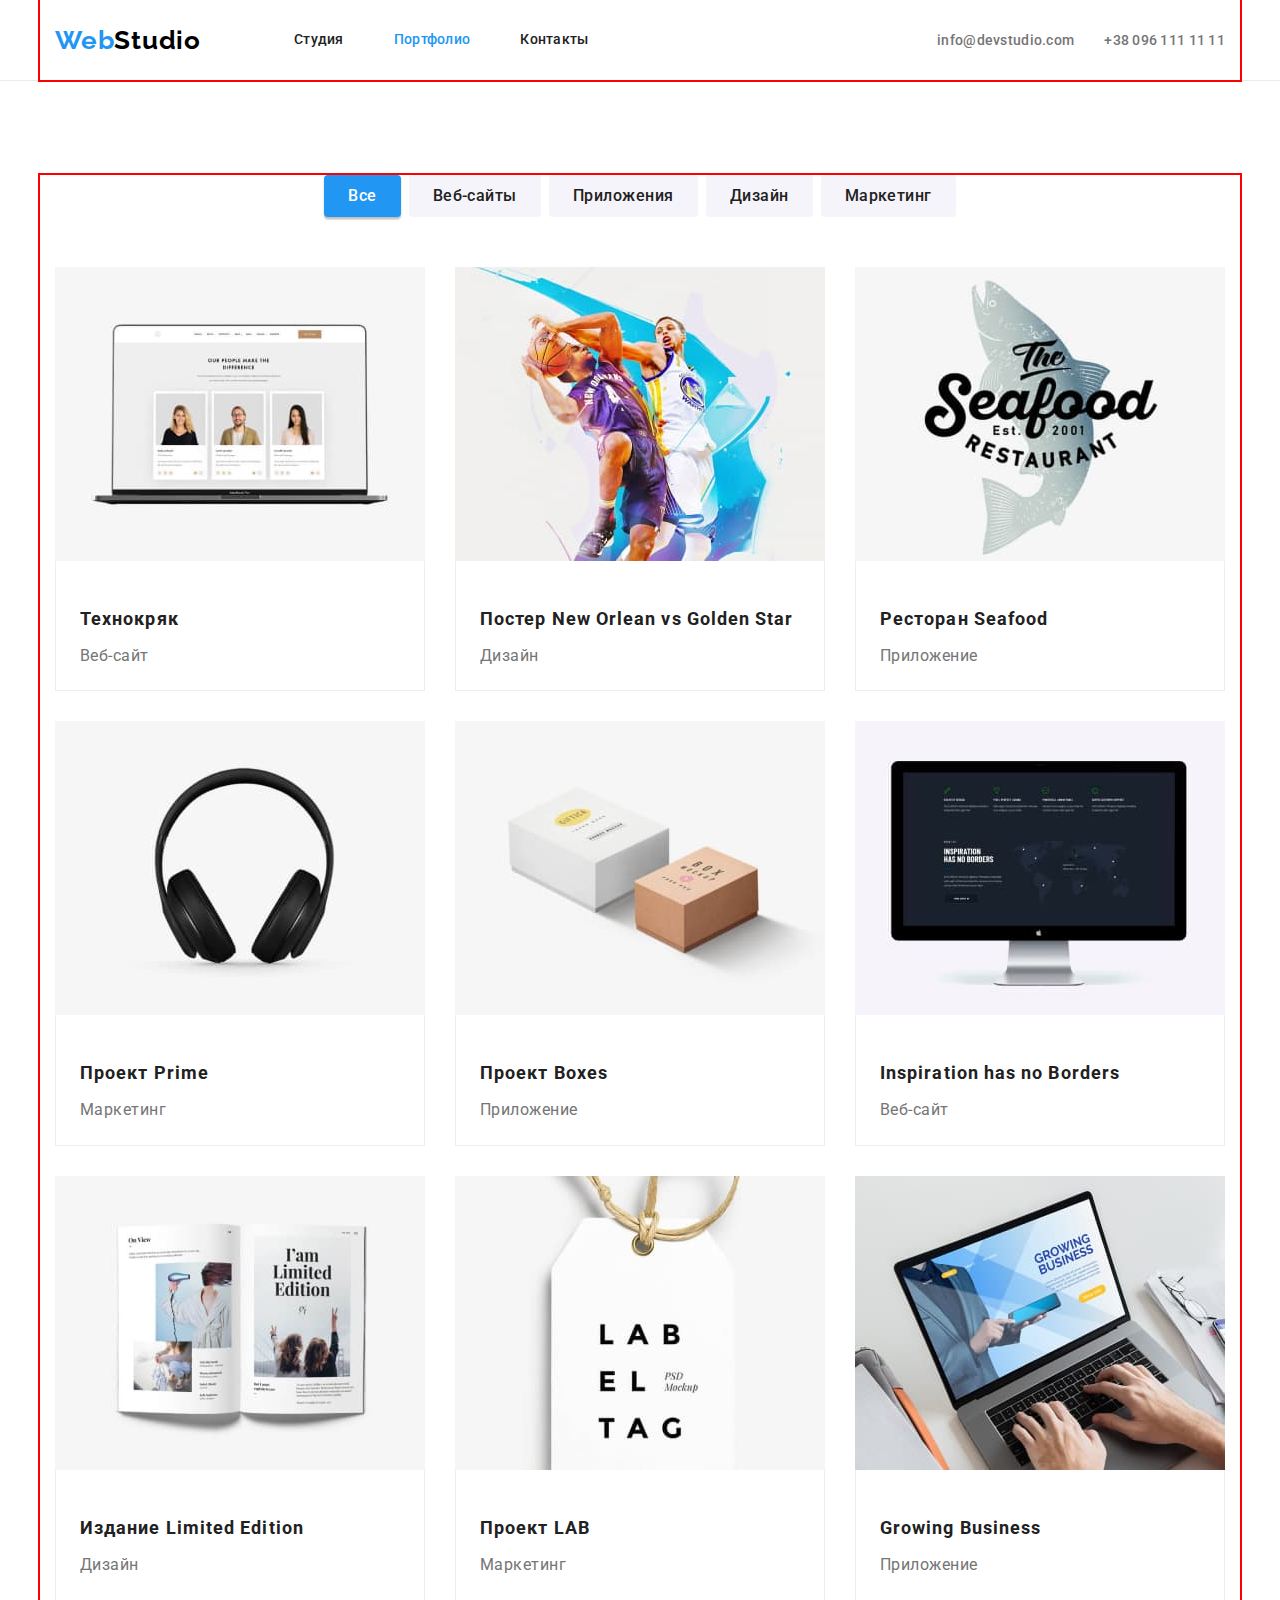
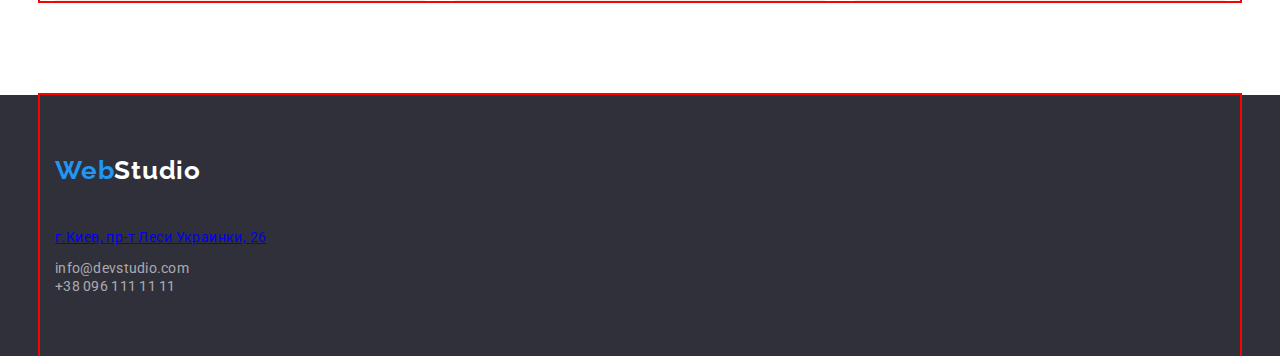
==== commit 8a22e967: "footer" ====
--- a/portfolio.html
+++ b/portfolio.html
@@ -170,7 +170,7 @@
               >
             </li>
 
-            <li class="contact-list-item">
+            <li class="mail-item">
               <a href="mailto:info@devstudio.com" class="footer-mail link">info@devstudio.com</a>
             </li>
             <li class="contact-list-item">
--- a/css/styles.css
+++ b/css/styles.css
@@ -244,6 +244,10 @@
   border-top: 0;
 }
 .portfolio-title {
+  margin-top: 20px;
+
+  margin-bottom: 4px;
+
   font-weight: 700;
   font-size: 18px;
   line-height: 2;
@@ -253,6 +257,9 @@
 }
 
 .portfolio-type {
+  margin-top: 0;
+  margin-bottom: 0;
+
   font-size: 16px;
   line-height: 1.87;
   letter-spacing: 0.03em;
@@ -408,8 +415,8 @@
   text-decoration: none;
 }
 
-.address-link {
-  margin-top: 20px;
+.footer-address {
+  padding-top: 20px;
   margin-bottom: 9px;
   font-size: 14px;
   line-height: 1.71;
@@ -428,7 +435,18 @@
   display: block;
   padding-bottom: 60px;
 }
+
 .footer-mail {
+  margin-bottom: 9px;
+  font-style: normal;
+  font-size: 14px;
+  line-height: 1.14;
+  letter-spacing: 0.02em;
+
+  color: var(--secondary-text-color);
+  text-decoration: none;
+}
+.footer-tel {
   margin-bottom: 60px;
   font-style: normal;
   font-size: 14px;
@@ -438,16 +456,6 @@
   color: var(--secondary-text-color);
   text-decoration: none;
 }
-.footer-tel {
-  margin-bottom: 9px;
-  font-style: normal;
-  font-size: 14px;
-  line-height: 1.14;
-  letter-spacing: 0.02em;
-
-  color: var(--secondary-text-color);
-  text-decoration: none;
-}
 
 .contact-list .link:hover,
 .contact-list .link:focus {
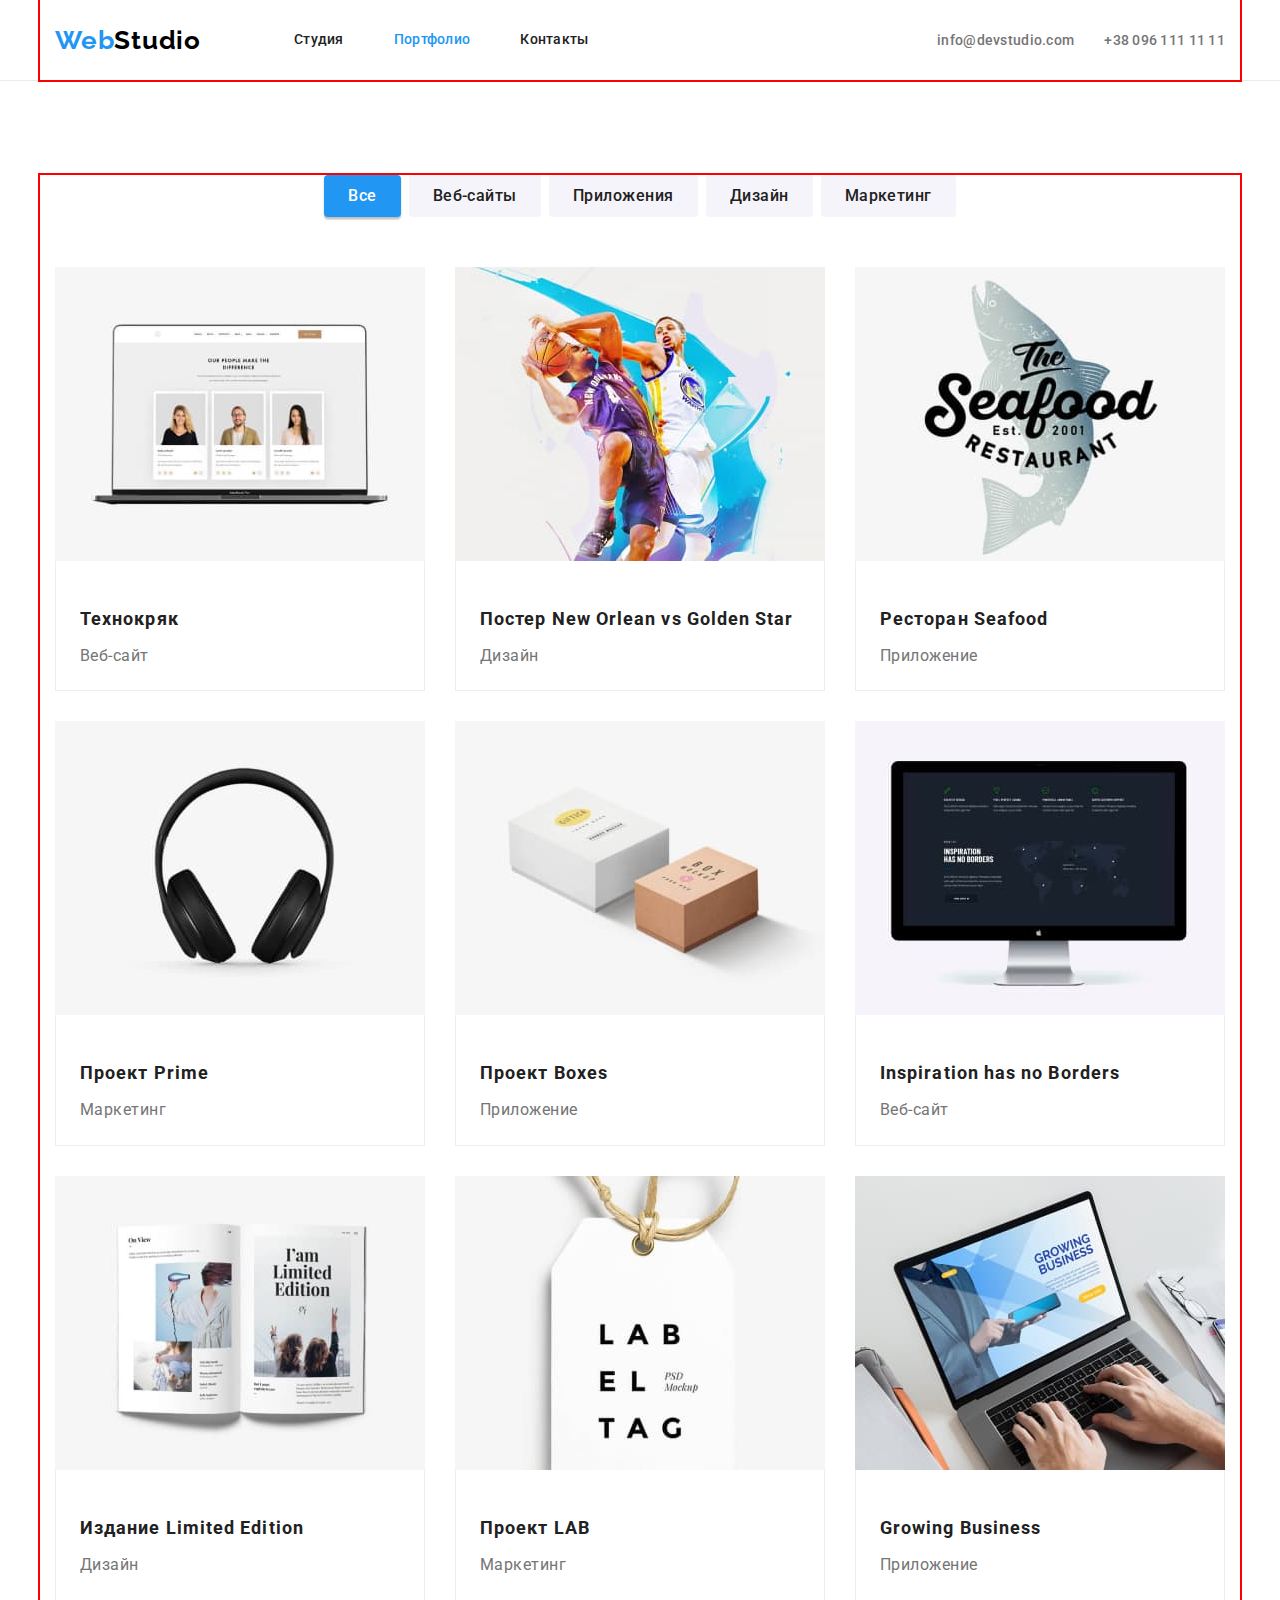
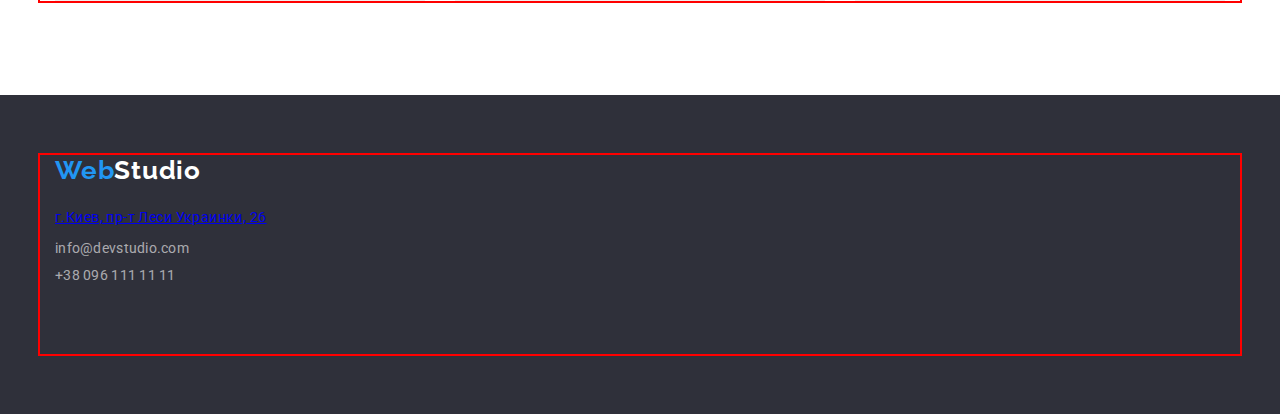
==== commit 47a4ef8f: "foot2" ====
--- a/portfolio.html
+++ b/portfolio.html
@@ -170,10 +170,10 @@
               >
             </li>
 
-            <li class="mail-item">
+            <li class="footer-item">
               <a href="mailto:info@devstudio.com" class="footer-mail link">info@devstudio.com</a>
             </li>
-            <li class="contact-list-item">
+            <li class="footer-item">
               <a href="tel:+380961111111" class="footer-tel link">+38 096 111 11 11</a>
             </li>
           </ul>
--- a/css/styles.css
+++ b/css/styles.css
@@ -393,6 +393,7 @@
 }
 /*-----------------------FOOTER--------------------*/
 .footer {
+  padding: 60px 0;
   background-color: var(--secondary-bgc);
 }
 
@@ -402,11 +403,10 @@
 .footer-logo {
   display: block;
 
-  padding-top: 60px;
   margin-bottom: 20px;
 
   font-family: 'Raleway';
-
+  font-style: normal;
   font-weight: 700;
   font-size: 26px;
   line-height: 1.19;
@@ -414,9 +414,10 @@
   color: var(--select-color);
   text-decoration: none;
 }
-
+.footer-item {
+  margin-bottom: 9px;
+}
 .footer-address {
-  padding-top: 20px;
   margin-bottom: 9px;
   font-size: 14px;
   line-height: 1.71;
@@ -435,7 +436,9 @@
   display: block;
   padding-bottom: 60px;
 }
-
+.footer-item {
+  margin-bottom: 9px;
+}
 .footer-mail {
   margin-bottom: 9px;
   font-style: normal;
